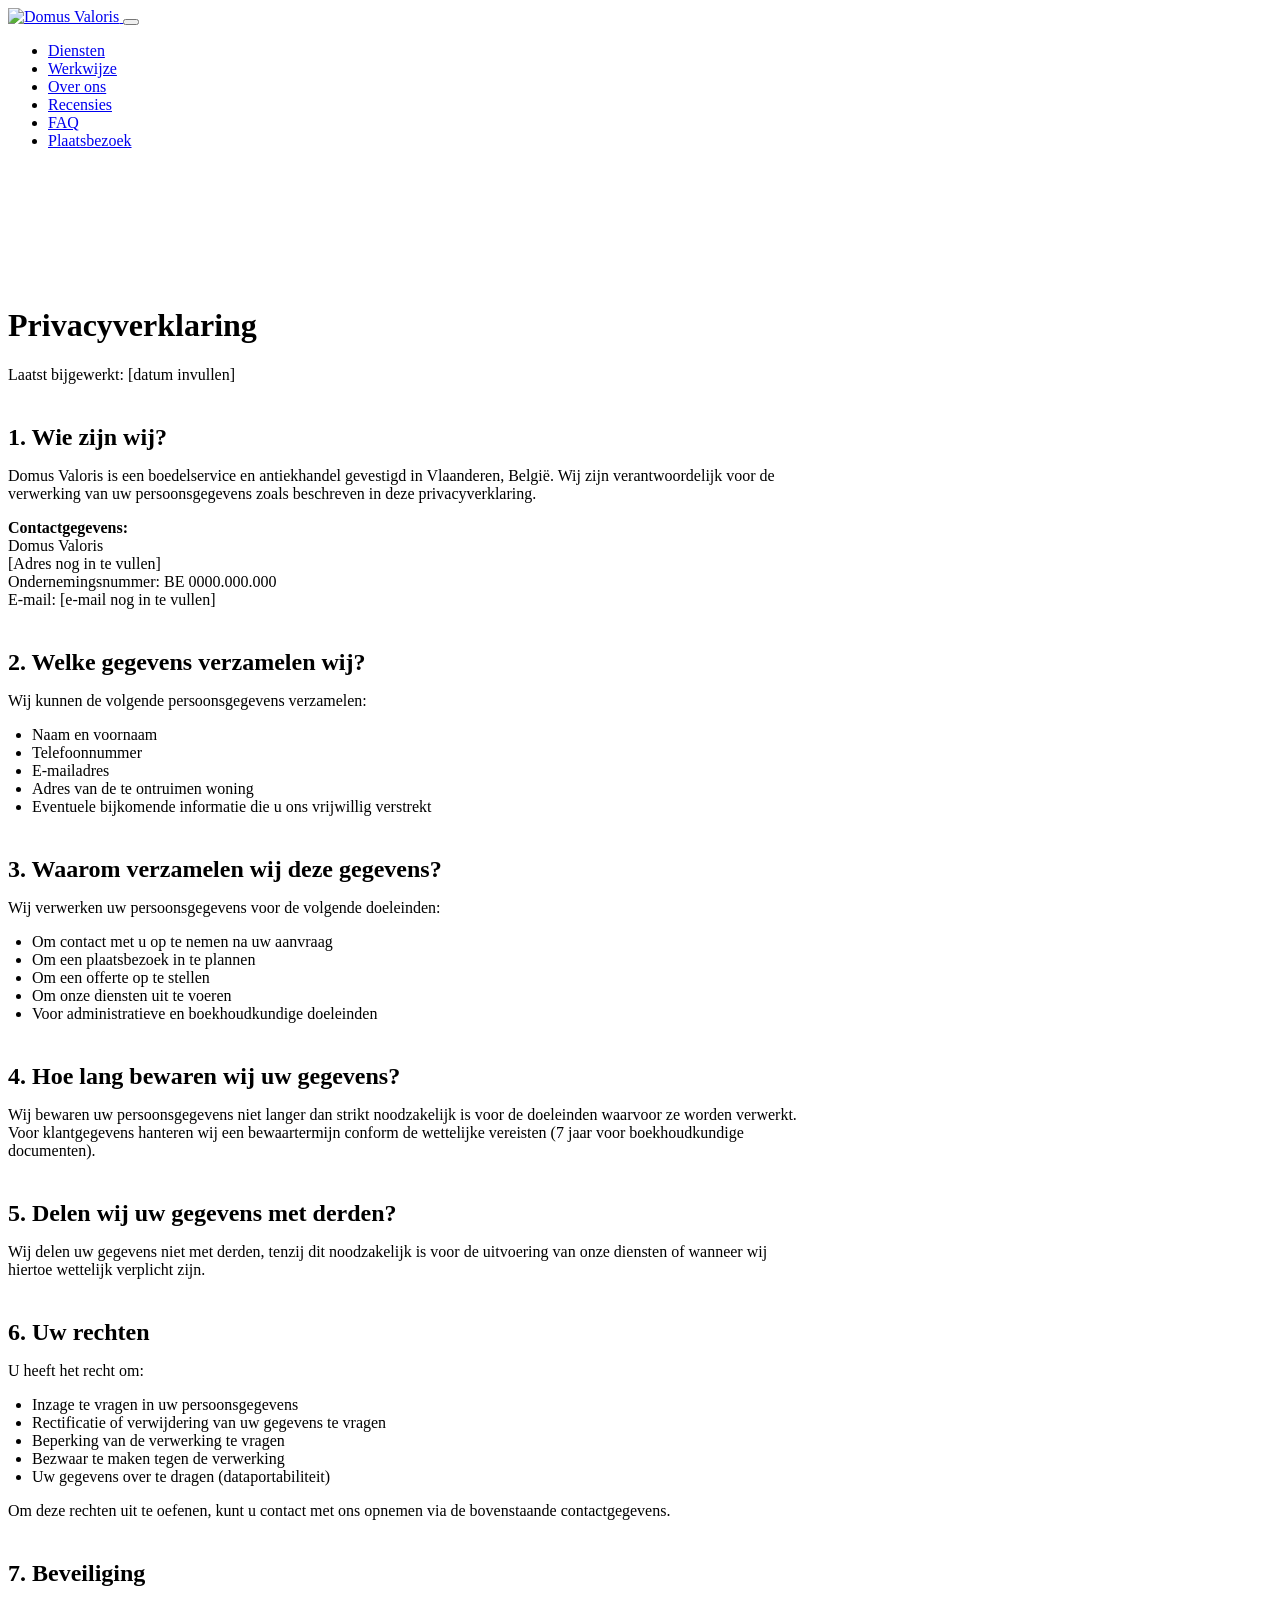
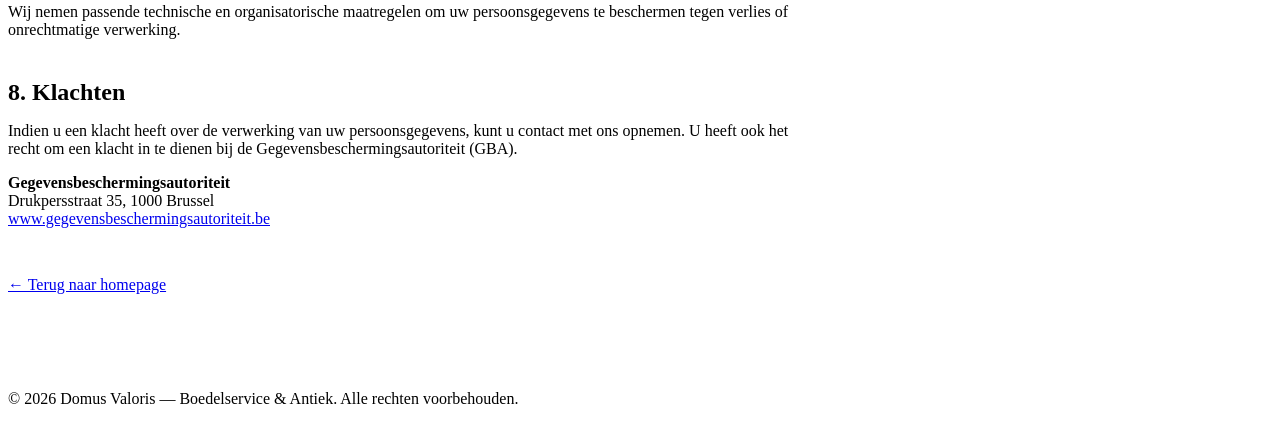
==== privacy.html @ 4c2eb3d3 "Add files via upload" ====
<!DOCTYPE html>
<html lang="nl">
<head>
    <meta charset="UTF-8">
    <meta name="viewport" content="width=device-width, initial-scale=1.0">
    <title>Privacyverklaring | Domus Valoris</title>
    <link rel="stylesheet" href="css/styles.css">
    <link rel="preconnect" href="https://fonts.googleapis.com">
    <link rel="preconnect" href="https://fonts.gstatic.com" crossorigin>
    <link href="https://fonts.googleapis.com/css2?family=Cormorant+Garamond:ital,wght@0,400;0,500;0,600;0,700;1,400&family=Inter:wght@300;400;500;600&display=swap" rel="stylesheet">
</head>
<body>
    <!-- Navigation -->
    <nav class="navbar">
        <div class="nav-container">
            <a href="index.html" class="logo">
                <img src="https://domusvaloris.lovable.app/assets/logo-VT3PNNm4.png" alt="Domus Valoris" class="logo-image" style="height: 50px;">
            </a>
            <button class="nav-toggle" aria-label="Menu openen">
                <span></span>
                <span></span>
                <span></span>
            </button>
            <ul class="nav-links">
                <li><a href="index.html#diensten">Diensten</a></li>
                <li><a href="index.html#werkwijze">Werkwijze</a></li>
                <li><a href="index.html#over">Over ons</a></li>
                <li><a href="index.html#recensies">Recensies</a></li>
                <li><a href="index.html#faq">FAQ</a></li>
                <li><a href="index.html#contact" class="btn btn-nav">Plaatsbezoek</a></li>
            </ul>
        </div>
    </nav>

    <!-- Privacy Content -->
    <main class="privacy-page" style="padding-top: 120px; padding-bottom: 80px;">
        <div class="container">
            <h1>Privacyverklaring</h1>
            <p style="color: var(--color-text-muted); margin-bottom: 40px;">Laatst bijgewerkt: [datum invullen]</p>
            
            <div class="privacy-content" style="max-width: 800px;">
                <section style="margin-bottom: 40px;">
                    <h2 style="font-size: 1.5rem; margin-bottom: 16px;">1. Wie zijn wij?</h2>
                    <p>Domus Valoris is een boedelservice en antiekhandel gevestigd in Vlaanderen, België. Wij zijn verantwoordelijk voor de verwerking van uw persoonsgegevens zoals beschreven in deze privacyverklaring.</p>
                    <p style="margin-top: 16px;"><strong>Contactgegevens:</strong><br>
                    Domus Valoris<br>
                    [Adres nog in te vullen]<br>
                    Ondernemingsnummer: BE 0000.000.000<br>
                    E-mail: [e-mail nog in te vullen]</p>
                </section>

                <section style="margin-bottom: 40px;">
                    <h2 style="font-size: 1.5rem; margin-bottom: 16px;">2. Welke gegevens verzamelen wij?</h2>
                    <p>Wij kunnen de volgende persoonsgegevens verzamelen:</p>
                    <ul style="margin-top: 16px; padding-left: 24px;">
                        <li>Naam en voornaam</li>
                        <li>Telefoonnummer</li>
                        <li>E-mailadres</li>
                        <li>Adres van de te ontruimen woning</li>
                        <li>Eventuele bijkomende informatie die u ons vrijwillig verstrekt</li>
                    </ul>
                </section>

                <section style="margin-bottom: 40px;">
                    <h2 style="font-size: 1.5rem; margin-bottom: 16px;">3. Waarom verzamelen wij deze gegevens?</h2>
                    <p>Wij verwerken uw persoonsgegevens voor de volgende doeleinden:</p>
                    <ul style="margin-top: 16px; padding-left: 24px;">
                        <li>Om contact met u op te nemen na uw aanvraag</li>
                        <li>Om een plaatsbezoek in te plannen</li>
                        <li>Om een offerte op te stellen</li>
                        <li>Om onze diensten uit te voeren</li>
                        <li>Voor administratieve en boekhoudkundige doeleinden</li>
                    </ul>
                </section>

                <section style="margin-bottom: 40px;">
                    <h2 style="font-size: 1.5rem; margin-bottom: 16px;">4. Hoe lang bewaren wij uw gegevens?</h2>
                    <p>Wij bewaren uw persoonsgegevens niet langer dan strikt noodzakelijk is voor de doeleinden waarvoor ze worden verwerkt. Voor klantgegevens hanteren wij een bewaartermijn conform de wettelijke vereisten (7 jaar voor boekhoudkundige documenten).</p>
                </section>

                <section style="margin-bottom: 40px;">
                    <h2 style="font-size: 1.5rem; margin-bottom: 16px;">5. Delen wij uw gegevens met derden?</h2>
                    <p>Wij delen uw gegevens niet met derden, tenzij dit noodzakelijk is voor de uitvoering van onze diensten of wanneer wij hiertoe wettelijk verplicht zijn.</p>
                </section>

                <section style="margin-bottom: 40px;">
                    <h2 style="font-size: 1.5rem; margin-bottom: 16px;">6. Uw rechten</h2>
                    <p>U heeft het recht om:</p>
                    <ul style="margin-top: 16px; padding-left: 24px;">
                        <li>Inzage te vragen in uw persoonsgegevens</li>
                        <li>Rectificatie of verwijdering van uw gegevens te vragen</li>
                        <li>Beperking van de verwerking te vragen</li>
                        <li>Bezwaar te maken tegen de verwerking</li>
                        <li>Uw gegevens over te dragen (dataportabiliteit)</li>
                    </ul>
                    <p style="margin-top: 16px;">Om deze rechten uit te oefenen, kunt u contact met ons opnemen via de bovenstaande contactgegevens.</p>
                </section>

                <section style="margin-bottom: 40px;">
                    <h2 style="font-size: 1.5rem; margin-bottom: 16px;">7. Beveiliging</h2>
                    <p>Wij nemen passende technische en organisatorische maatregelen om uw persoonsgegevens te beschermen tegen verlies of onrechtmatige verwerking.</p>
                </section>

                <section>
                    <h2 style="font-size: 1.5rem; margin-bottom: 16px;">8. Klachten</h2>
                    <p>Indien u een klacht heeft over de verwerking van uw persoonsgegevens, kunt u contact met ons opnemen. U heeft ook het recht om een klacht in te dienen bij de Gegevensbeschermingsautoriteit (GBA).</p>
                    <p style="margin-top: 16px;"><strong>Gegevensbeschermingsautoriteit</strong><br>
                    Drukpersstraat 35, 1000 Brussel<br>
                    <a href="https://www.gegevensbeschermingsautoriteit.be" target="_blank">www.gegevensbeschermingsautoriteit.be</a></p>
                </section>
            </div>
            
            <div style="margin-top: 48px;">
                <a href="index.html" class="btn btn-secondary">← Terug naar homepage</a>
            </div>
        </div>
    </main>

    <!-- Footer -->
    <footer class="footer">
        <div class="container">
            <div class="footer-bottom" style="border-top: none; padding-top: 0;">
                <p>© 2026 Domus Valoris — Boedelservice & Antiek. Alle rechten voorbehouden.</p>
            </div>
        </div>
    </footer>

    <script src="js/main.js"></script>
</body>
</html>
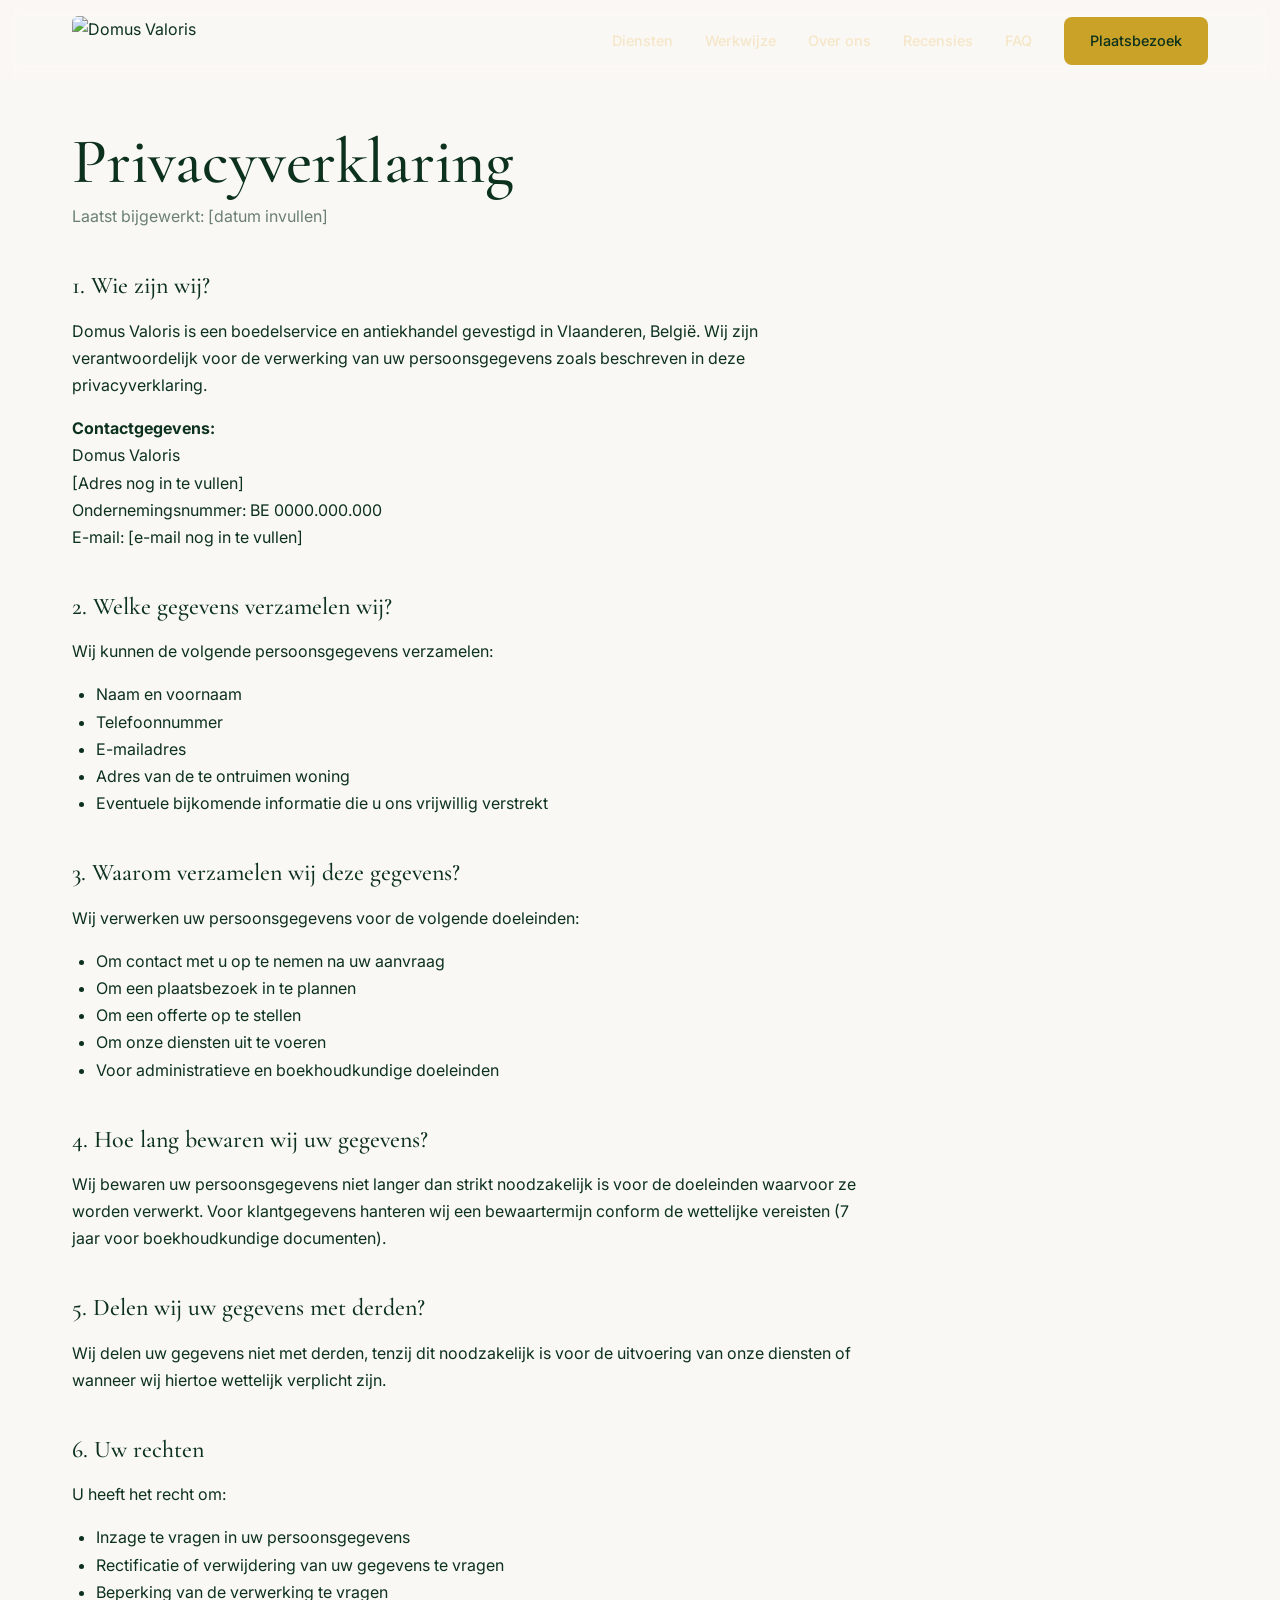
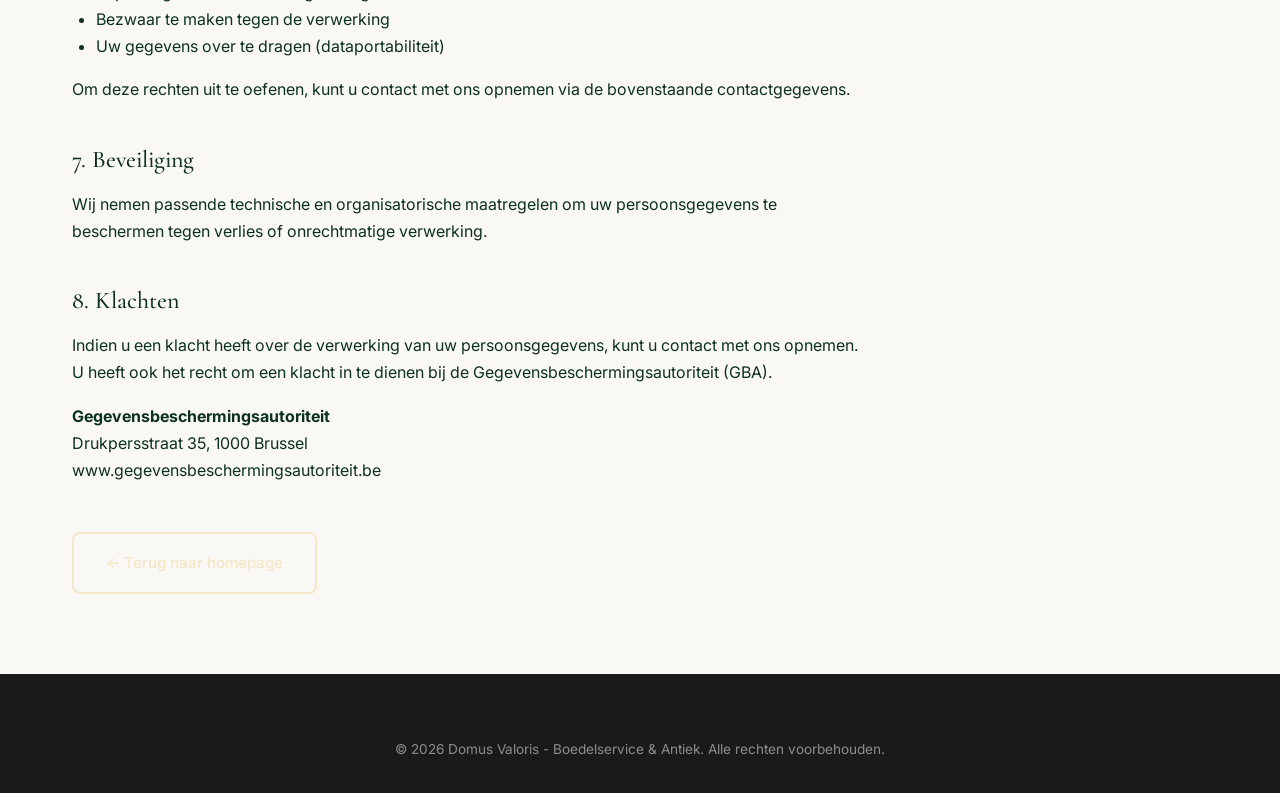
==== commit c782e31a: "Webshop pagina toegevoegd (onder constructie) en em-dashes vervangen" ====
--- a/privacy.html
+++ b/privacy.html
@@ -120,7 +120,7 @@
     <footer class="footer">
         <div class="container">
             <div class="footer-bottom" style="border-top: none; padding-top: 0;">
-                <p>© 2026 Domus Valoris — Boedelservice & Antiek. Alle rechten voorbehouden.</p>
+                <p>© 2026 Domus Valoris - Boedelservice & Antiek. Alle rechten voorbehouden.</p>
             </div>
         </div>
     </footer>
--- a/css/styles.css
+++ b/css/styles.css
@@ -0,0 +1,3065 @@
+/* ============================================
+   DOMUS VALORIS - BOEDELSERVICE & ANTIEK
+   Stylesheet - Originele Lovable kleuren
+   ============================================ */
+
+/* CSS Variables - Exacte kleuren van domusvaloris.lovable.app */
+:root {
+    --color-primary: #0C311D;       /* Donker bosgroen */
+    --color-primary-light: #0F3D24; /* Bosgroen */
+    --color-secondary: #C9A227;     /* Goud accent - exact Lovable */
+    --color-secondary-light: #D4B85A;
+    --color-cream: #F5E6C8;         /* Crème/champagne */
+    --color-cream-light: rgba(245, 230, 200, 0.85);
+    --color-text: #0C311D;          /* Donker bosgroen tekst */
+    --color-text-light: #1A4D2E;
+    --color-text-muted: rgba(12, 49, 29, 0.6);
+    --color-bg: #FAF8F4;            /* Crème achtergrond */
+    --color-bg-cream: #FAF8F4;
+    --color-bg-green: #0C311D;      /* Groene sectie achtergrond - exact Lovable */
+    --color-bg-green-light: #0F3D24;
+    --color-bg-mint: #E8F0EA;       /* Licht mintgroen */
+    --color-bg-mint-light: rgba(232, 240, 234, 0.5);
+    --color-bg-dark: #1A1A1A;       /* Donkere footer */
+    --color-border: rgba(201, 162, 39, 0.3);
+    
+    --font-heading: 'Cormorant Garamond', Georgia, serif;
+    --font-body: 'Inter', system-ui, sans-serif;
+    
+    --spacing-xs: 0.5rem;
+    --spacing-sm: 1rem;
+    --spacing-md: 2rem;
+    --spacing-lg: 4rem;
+    --spacing-xl: 5rem;
+    --spacing-xxl: 7rem;
+    
+    --max-width: 1200px;
+    --border-radius: 8px;
+    --transition: all 0.3s ease;
+}
+
+/* Reset & Base */
+*, *::before, *::after {
+    box-sizing: border-box;
+    margin: 0;
+    padding: 0;
+}
+
+html {
+    scroll-behavior: smooth;
+}
+
+body {
+    font-family: var(--font-body);
+    font-size: 16px;
+    line-height: 1.7;
+    color: var(--color-text);
+    background-color: var(--color-bg);
+}
+
+h1, h2, h3, h4, h5, h6 {
+    font-family: var(--font-heading);
+    font-weight: 500;
+    line-height: 1.3;
+    color: var(--color-primary);
+}
+
+h1 { font-size: clamp(2.5rem, 5vw, 4rem); }
+h2 { font-size: clamp(1.8rem, 4vw, 2.8rem); }
+h3 { font-size: clamp(1.2rem, 2.5vw, 1.5rem); }
+
+a {
+    color: var(--color-primary);
+    text-decoration: none;
+    transition: var(--transition);
+}
+
+a:hover {
+    color: var(--color-secondary);
+}
+
+img {
+    max-width: 100%;
+    height: auto;
+}
+
+/* Container */
+.container {
+    max-width: var(--max-width);
+    margin: 0 auto;
+    padding: 0 var(--spacing-md);
+}
+
+/* Ornament decoratie */
+.ornament {
+    width: 180px;
+    height: auto;
+    opacity: 0.9;
+}
+
+/* Image Placeholders */
+.image-placeholder {
+    background: linear-gradient(135deg, var(--color-bg-mint) 0%, var(--color-bg-cream) 100%);
+    border: 2px dashed var(--color-border);
+    border-radius: var(--border-radius);
+    display: flex;
+    align-items: center;
+    justify-content: center;
+    color: var(--color-secondary);
+    font-size: 0.9rem;
+    min-height: 200px;
+}
+
+.image-placeholder.small {
+    min-height: 150px;
+}
+
+.image-placeholder.large {
+    min-height: 300px;
+}
+
+/* Buttons */
+.btn {
+    display: inline-block;
+    padding: 1rem 2rem;
+    border-radius: var(--border-radius);
+    font-weight: 500;
+    text-align: center;
+    cursor: pointer;
+    transition: var(--transition);
+    border: 2px solid transparent;
+    font-size: 0.95rem;
+}
+
+.btn-primary {
+    background-color: var(--color-secondary);
+    color: var(--color-primary);
+    border-color: var(--color-secondary);
+    font-weight: 500;
+    letter-spacing: 0.5px;
+}
+
+.btn-primary:hover {
+    background-color: var(--color-secondary-light);
+    border-color: var(--color-secondary-light);
+    color: var(--color-primary);
+    transform: translateY(-2px);
+    box-shadow: 0 4px 20px rgba(203, 171, 72, 0.3);
+}
+
+.btn-secondary {
+    background-color: transparent;
+    color: var(--color-cream);
+    border-color: var(--color-cream);
+}
+
+.btn-secondary:hover {
+    background-color: var(--color-cream);
+    color: var(--color-bg-green);
+}
+
+.btn-outline {
+    background-color: transparent;
+    color: var(--color-primary);
+    border-color: var(--color-border);
+    padding: 0.75rem 1.5rem;
+}
+
+.btn-outline:hover {
+    border-color: var(--color-secondary);
+    color: var(--color-secondary);
+}
+
+.btn-nav {
+    padding: 0.6rem 1.5rem;
+    background-color: var(--color-secondary);
+    color: var(--color-primary);
+}
+
+.btn-full {
+    width: 100%;
+}
+
+/* ============================================
+   NAVIGATION
+   ============================================ */
+.navbar {
+    position: fixed;
+    top: 0;
+    left: 0;
+    right: 0;
+    background-color: transparent;
+    backdrop-filter: blur(10px);
+    z-index: 1000;
+    transition: background-color 0.3s ease;
+}
+
+.navbar.scrolled {
+    background-color: rgba(12, 49, 29, 0.95);
+    box-shadow: 0 2px 20px rgba(0, 0, 0, 0.2);
+}
+
+.nav-container {
+    max-width: var(--max-width);
+    margin: 0 auto;
+    padding: 1rem 2rem;
+    display: flex;
+    justify-content: space-between;
+    align-items: center;
+}
+
+.logo {
+    display: flex;
+    flex-direction: row;
+    align-items: center;
+    gap: 0.75rem;
+}
+
+.logo-image {
+    height: 45px;
+    width: auto;
+    border-radius: 6px;
+}
+
+.logo-text-wrapper {
+    display: flex;
+    flex-direction: column;
+}
+
+.logo-text {
+    font-family: var(--font-heading);
+    font-size: 1.3rem;
+    font-weight: 500;
+    color: var(--color-cream);
+    line-height: 1.2;
+}
+
+.logo-subtitle {
+    font-size: 0.6rem;
+    letter-spacing: 1.5px;
+    color: var(--color-secondary);
+    text-transform: uppercase;
+    font-weight: 500;
+}
+
+.nav-links {
+    display: flex;
+    list-style: none;
+    gap: 2rem;
+    align-items: center;
+}
+
+.nav-links a {
+    color: var(--color-cream);
+    font-size: 0.9rem;
+    font-weight: 500;
+}
+
+.nav-links a:hover {
+    color: var(--color-secondary);
+}
+
+.btn-nav {
+    padding: 0.6rem 1.5rem;
+    background-color: var(--color-secondary);
+    color: var(--color-bg-green) !important;
+    border-radius: var(--border-radius);
+    font-weight: 500;
+}
+
+.btn-nav:hover {
+    background-color: var(--color-secondary-light);
+    color: var(--color-bg-green) !important;
+}
+
+.nav-toggle {
+    display: none;
+    flex-direction: column;
+    gap: 5px;
+    background: none;
+    border: none;
+    cursor: pointer;
+    padding: 5px;
+}
+
+.nav-toggle span {
+    width: 25px;
+    height: 2px;
+    background-color: var(--color-cream);
+    transition: var(--transition);
+}
+
+/* ============================================
+   OLD HERO SECTION - REMOVED
+   (New hero styles are at end of file)
+   ============================================ */
+
+/* ============================================
+   INTRO SECTION (WAT/HOE/WAAROM)
+   ============================================ */
+.intro-section {
+    padding: var(--spacing-xl) 0;
+    background-color: var(--color-bg-green);
+    color: var(--color-cream);
+}
+
+.intro-section .section-title {
+    color: var(--color-cream);
+}
+
+.intro-section .section-subtitle {
+    color: var(--color-cream-light);
+}
+
+.section-title {
+    text-align: center;
+    margin-bottom: var(--spacing-sm);
+}
+
+.section-subtitle {
+    text-align: center;
+    color: var(--color-text-light);
+    max-width: 700px;
+    margin: 0 auto var(--spacing-lg);
+    font-size: 1.25rem;
+    line-height: 1.7;
+}
+
+.intro-grid {
+    display: grid;
+    grid-template-columns: repeat(3, 1fr);
+    gap: var(--spacing-md);
+}
+
+.intro-card {
+    background: rgba(255, 255, 255, 0.05);
+    padding: var(--spacing-md);
+    border-radius: var(--border-radius);
+    border: 1px solid rgba(203, 171, 72, 0.2);
+    backdrop-filter: blur(10px);
+}
+
+.card-label {
+    display: inline-block;
+    font-size: 0.75rem;
+    font-weight: 600;
+    letter-spacing: 2px;
+    color: var(--color-secondary);
+    margin-bottom: var(--spacing-sm);
+}
+
+.intro-card h3 {
+    margin-bottom: var(--spacing-sm);
+    font-size: 1.3rem;
+    color: var(--color-cream);
+}
+
+.intro-card p {
+    color: var(--color-cream-light);
+    font-size: 0.95rem;
+    margin-bottom: var(--spacing-sm);
+}
+
+.card-ornament {
+    width: 50px;
+    height: auto;
+    margin-top: var(--spacing-sm);
+    opacity: 0.6;
+}
+
+.card-image {
+    margin-top: var(--spacing-sm);
+}
+
+/* ============================================
+   DIENSTEN SECTION
+   ============================================ */
+.diensten-section {
+    padding: var(--spacing-xl) 0;
+    background-color: var(--color-bg-mint-light);
+}
+
+.diensten-grid {
+    display: grid;
+    grid-template-columns: repeat(2, 1fr);
+    gap: var(--spacing-md);
+}
+
+.dienst-card {
+    background: white;
+    padding: var(--spacing-md);
+    border-radius: var(--border-radius);
+    transition: var(--transition);
+    border: 1px solid rgba(203, 171, 72, 0.15);
+}
+
+.dienst-card:hover {
+    transform: translateY(-5px);
+    box-shadow: 0 10px 40px rgba(12, 49, 29, 0.1);
+    border-color: var(--color-secondary);
+}
+
+.dienst-icon {
+    font-size: 3rem;
+    margin-bottom: var(--spacing-sm);
+    opacity: 0.9;
+}
+
+.dienst-image {
+    margin-bottom: var(--spacing-sm);
+}
+
+.dienst-image .image-placeholder {
+    min-height: 180px;
+}
+
+.dienst-card h3 {
+    margin-bottom: var(--spacing-xs);
+}
+
+.dienst-card p {
+    color: var(--color-text-light);
+    margin-bottom: var(--spacing-sm);
+    font-size: 0.95rem;
+}
+
+.diensten-cta {
+    display: flex;
+    justify-content: center;
+    align-items: center;
+    text-align: center;
+    margin: var(--spacing-lg) auto 0;
+    padding: var(--spacing-md) var(--spacing-lg);
+    background: linear-gradient(135deg, var(--color-primary) 0%, var(--color-primary-light) 100%);
+    border-radius: var(--border-radius);
+    max-width: 600px;
+}
+
+.diensten-cta .btn {
+    font-size: 1rem;
+}
+
+/* ============================================
+   WERKWIJZE SECTION
+   ============================================ */
+.werkwijze-section {
+    padding: var(--spacing-xl) 0;
+    background-color: var(--color-bg);
+}
+
+.werkwijze-timeline {
+    max-width: 800px;
+    margin: 0 auto;
+}
+
+.stap {
+    display: flex;
+    gap: var(--spacing-md);
+    margin-bottom: var(--spacing-md);
+    position: relative;
+}
+
+.stap:not(:last-child)::after {
+    content: '';
+    position: absolute;
+    left: 35px;
+    top: 70px;
+    width: 2px;
+    height: calc(100% - 40px);
+    background: linear-gradient(to bottom, var(--color-secondary), var(--color-border));
+}
+
+.stap-nummer {
+    width: 70px;
+    height: 70px;
+    background: var(--color-bg-green);
+    color: var(--color-secondary);
+    border-radius: 50%;
+    display: flex;
+    align-items: center;
+    justify-content: center;
+    font-family: var(--font-heading);
+    font-size: 1.5rem;
+    font-weight: 600;
+    flex-shrink: 0;
+    border: 2px solid var(--color-secondary);
+}
+
+.stap-content {
+    background: white;
+    padding: var(--spacing-md);
+    border-radius: var(--border-radius);
+    flex: 1;
+    box-shadow: 0 4px 20px rgba(12, 49, 29, 0.05);
+    border: 1px solid rgba(203, 171, 72, 0.15);
+}
+
+.stap-content h3 {
+    margin-bottom: var(--spacing-xs);
+}
+
+.stap-content p {
+    color: var(--color-text-light);
+}
+
+.werkwijze-cta {
+    text-align: center;
+    margin-top: var(--spacing-lg);
+}
+
+/* ============================================
+   OVER ONS SECTION (base styles - overridden by Lovable style below)
+   ============================================ */
+
+.over-section .section-title,
+.over-section .section-title-alt {
+    color: var(--color-cream);
+}
+
+.over-section .section-title-alt {
+    opacity: 0.6;
+}
+
+.over-header {
+    text-align: center;
+    margin-bottom: var(--spacing-lg);
+}
+
+.section-title-alt {
+    color: var(--color-text-muted);
+    font-size: 1.5rem;
+    margin-bottom: 0;
+}
+
+/* Old over-content grid - replaced by Lovable style below */
+
+.over-text blockquote {
+    font-family: var(--font-heading);
+    font-size: 1.3rem;
+    font-style: italic;
+    color: var(--color-cream);
+    border-left: 4px solid var(--color-secondary);
+    padding-left: var(--spacing-md);
+    margin-top: var(--spacing-md);
+}
+
+.over-image .image-placeholder {
+    min-height: 350px;
+    border-radius: 20px;
+}
+
+.kernwaarden {
+    text-align: center;
+    padding-top: var(--spacing-lg);
+    border-top: 1px solid rgba(203, 171, 72, 0.2);
+}
+
+.kernwaarden .label {
+    display: inline-block;
+    font-size: 0.75rem;
+    font-weight: 600;
+    letter-spacing: 2px;
+    color: var(--color-secondary);
+    margin-bottom: var(--spacing-md);
+}
+
+.kernwaarden-grid {
+    display: grid;
+    grid-template-columns: repeat(3, 1fr);
+    gap: var(--spacing-md);
+}
+
+.kernwaarde {
+    padding: var(--spacing-md);
+    background: rgba(255, 255, 255, 0.05);
+    border-radius: var(--border-radius);
+    border: 1px solid rgba(203, 171, 72, 0.2);
+}
+
+.kernwaarde-icon {
+    font-size: 2.5rem;
+    margin-bottom: var(--spacing-sm);
+}
+
+.kernwaarde h3 {
+    margin-bottom: var(--spacing-xs);
+    color: var(--color-cream);
+}
+
+.kernwaarde p {
+    color: var(--color-cream-light);
+    font-size: 0.9rem;
+}
+
+/* ============================================
+   RECENSIES SECTION
+   ============================================ */
+.recensies-section {
+    padding: var(--spacing-xl) 0;
+    background-color: var(--color-bg-mint);
+    color: var(--color-primary);
+}
+
+.recensies-section .section-title {
+    color: var(--color-primary);
+    max-width: 800px;
+    margin-left: auto;
+    margin-right: auto;
+}
+
+.recensies-slider {
+    display: grid;
+    grid-template-columns: repeat(3, 1fr);
+    gap: var(--spacing-md);
+    margin-top: var(--spacing-lg);
+}
+
+.recensie {
+    background: white;
+    padding: var(--spacing-md);
+    border-radius: var(--border-radius);
+    box-shadow: 0 4px 20px rgba(12, 49, 29, 0.08);
+    border: 1px solid rgba(203, 171, 72, 0.15);
+}
+
+.stars {
+    color: var(--color-secondary);
+    font-size: 1.2rem;
+    margin-bottom: var(--spacing-sm);
+    letter-spacing: 2px;
+}
+
+.recensie-text {
+    font-style: italic;
+    margin-bottom: var(--spacing-md);
+    line-height: 1.8;
+    color: var(--color-text-light);
+}
+
+.recensie-author strong {
+    display: block;
+    color: var(--color-primary);
+}
+
+.recensie-author span {
+    font-size: 0.75rem;
+    letter-spacing: 1px;
+    color: var(--color-secondary);
+}
+
+/* ============================================
+   VERWACHTINGEN SECTION
+   ============================================ */
+.verwachtingen-section {
+    padding: var(--spacing-xl) 0;
+}
+
+.verwachtingen-grid {
+    display: grid;
+    grid-template-columns: repeat(2, 1fr);
+    gap: var(--spacing-md);
+}
+
+.verwachting-card {
+    background: white;
+    padding: var(--spacing-lg);
+    border-radius: var(--border-radius);
+    border: 1px solid rgba(203, 171, 72, 0.15);
+    box-shadow: 0 4px 20px rgba(12, 49, 29, 0.05);
+}
+
+.verwachting-nummer {
+    display: inline-block;
+    font-family: var(--font-heading);
+    font-size: 2rem;
+    color: var(--color-secondary);
+    margin-bottom: var(--spacing-sm);
+}
+
+.verwachting-card h3 {
+    margin-bottom: var(--spacing-md);
+}
+
+.verwachting-card ul {
+    list-style: none;
+}
+
+.verwachting-card li {
+    padding: var(--spacing-xs) 0;
+    color: var(--color-text-light);
+    display: flex;
+    gap: var(--spacing-xs);
+}
+
+/* ============================================
+   FAQ SECTION
+   ============================================ */
+.faq-section {
+    padding: var(--spacing-xl) 0;
+    background-color: var(--color-bg);
+}
+
+.faq-list {
+    max-width: 800px;
+    margin: var(--spacing-lg) auto 0;
+}
+
+.faq-item {
+    background: white;
+    border-radius: var(--border-radius);
+    margin-bottom: var(--spacing-sm);
+    overflow: hidden;
+    box-shadow: 0 2px 10px rgba(0, 0, 0, 0.03);
+}
+
+.faq-question {
+    width: 100%;
+    display: flex;
+    justify-content: space-between;
+    align-items: center;
+    padding: var(--spacing-md);
+    background: none;
+    border: none;
+    cursor: pointer;
+    font-family: var(--font-heading);
+    font-size: 1.1rem;
+    color: var(--color-primary);
+    text-align: left;
+    transition: var(--transition);
+}
+
+.faq-question:hover {
+    color: var(--color-secondary);
+}
+
+.faq-icon {
+    font-size: 1.5rem;
+    font-weight: 300;
+    color: var(--color-secondary);
+    transition: var(--transition);
+}
+
+.faq-item.active .faq-icon {
+    transform: rotate(45deg);
+}
+
+.faq-answer {
+    max-height: 0;
+    overflow: hidden;
+    transition: max-height 0.3s ease;
+}
+
+.faq-item.active .faq-answer {
+    max-height: 300px;
+}
+
+.faq-answer p {
+    padding: 0 var(--spacing-md) var(--spacing-md);
+    color: var(--color-text-light);
+}
+
+/* ============================================
+   CONTACT SECTION
+   ============================================ */
+.contact-section {
+    padding: var(--spacing-xl) 0;
+}
+
+.contact-grid {
+    display: grid;
+    grid-template-columns: 1fr 3fr;
+    gap: var(--spacing-lg);
+}
+
+.contact-info {
+    order: -1;
+}
+
+.contact-form-container {
+    order: 1;
+}
+
+.contact-info h3 {
+    margin-bottom: var(--spacing-sm);
+}
+
+.contact-info > p {
+    color: var(--color-text-light);
+    margin-bottom: var(--spacing-md);
+}
+
+.contact-details {
+    margin-top: var(--spacing-md);
+}
+
+.contact-detail {
+    display: flex;
+    align-items: center;
+    gap: var(--spacing-sm);
+    padding: var(--spacing-xs) 0;
+    color: var(--color-text-light);
+}
+
+.contact-detail .icon {
+    font-size: 1.3rem;
+}
+
+.contact-form-container {
+    background: white;
+    padding: var(--spacing-lg);
+    border-radius: var(--border-radius);
+    border: 1px solid rgba(203, 171, 72, 0.15);
+    box-shadow: 0 4px 20px rgba(12, 49, 29, 0.05);
+}
+
+.form-group {
+    margin-bottom: var(--spacing-md);
+}
+
+.form-group label {
+    display: block;
+    font-size: 0.75rem;
+    font-weight: 600;
+    letter-spacing: 1px;
+    color: var(--color-text-muted);
+    margin-bottom: var(--spacing-xs);
+}
+
+.form-group input,
+.form-group textarea {
+    width: 100%;
+    padding: 1rem;
+    border: 1px solid var(--color-border);
+    border-radius: var(--border-radius);
+    font-family: var(--font-body);
+    font-size: 1rem;
+    transition: var(--transition);
+}
+
+.form-group input:focus,
+.form-group textarea:focus {
+    outline: none;
+    border-color: var(--color-secondary);
+}
+
+.form-disclaimer {
+    font-size: 0.85rem;
+    color: var(--color-text-muted);
+    text-align: center;
+    margin-top: var(--spacing-sm);
+}
+
+.form-disclaimer a {
+    text-decoration: underline;
+}
+
+/* ============================================
+   FOOTER
+   ============================================ */
+.footer {
+    background-color: var(--color-bg-dark);
+    color: rgba(255, 255, 255, 0.8);
+    padding: var(--spacing-lg) 0 var(--spacing-md);
+}
+
+.footer-grid {
+    display: grid;
+    grid-template-columns: 2fr 1fr 1fr;
+    gap: var(--spacing-lg);
+    padding-bottom: var(--spacing-lg);
+    border-bottom: 1px solid rgba(255, 255, 255, 0.1);
+}
+
+.footer-brand .logo-text {
+    color: white;
+}
+
+.footer-brand .logo-subtitle {
+    color: rgba(255, 255, 255, 0.5);
+}
+
+.footer-brand p {
+    margin-top: var(--spacing-sm);
+    font-size: 0.9rem;
+}
+
+.footer-links h4,
+.footer-contact h4 {
+    color: white;
+    font-family: var(--font-body);
+    font-size: 0.85rem;
+    font-weight: 600;
+    letter-spacing: 1px;
+    margin-bottom: var(--spacing-sm);
+}
+
+.footer-links ul,
+.footer-contact ul {
+    list-style: none;
+}
+
+.footer-links li,
+.footer-contact li {
+    padding: var(--spacing-xs) 0;
+    font-size: 0.9rem;
+}
+
+.footer-links a,
+.footer-contact a {
+    color: rgba(255, 255, 255, 0.7);
+}
+
+.footer-links a:hover,
+.footer-contact a:hover {
+    color: var(--color-secondary);
+}
+
+.footer-bottom {
+    padding-top: var(--spacing-md);
+    text-align: center;
+    font-size: 0.85rem;
+    color: rgba(255, 255, 255, 0.5);
+}
+
+/* ============================================
+   RESPONSIVE DESIGN
+   ============================================ */
+@media (max-width: 1024px) {
+    .hero {
+        grid-template-columns: 1fr;
+        text-align: center;
+    }
+    
+    .hero-content {
+        padding-right: 0;
+    }
+    
+    .hero-contact {
+        justify-content: center;
+    }
+    
+    .intro-grid {
+        grid-template-columns: 1fr;
+    }
+    
+    .diensten-grid {
+        grid-template-columns: 1fr;
+    }
+    
+    .over-content {
+        grid-template-columns: 1fr;
+    }
+    
+    .recensies-slider {
+        grid-template-columns: 1fr;
+    }
+    
+    .verwachtingen-grid {
+        grid-template-columns: 1fr;
+    }
+    
+    .footer-grid {
+        grid-template-columns: 1fr;
+        text-align: center;
+    }
+    
+    .kernwaarden-grid {
+        grid-template-columns: 1fr;
+    }
+}
+
+@media (max-width: 768px) {
+    .nav-toggle {
+        display: flex;
+    }
+    
+    .hero-buttons {
+        flex-direction: column;
+        align-items: center;
+    }
+    
+    .hero-contact {
+        grid-template-columns: 1fr;
+    }
+    
+    .stap {
+        flex-direction: column;
+        align-items: center;
+        text-align: center;
+    }
+    
+    .stap:not(:last-child)::after {
+        display: none;
+    }
+}
+
+/* ============================================
+   ANIMATIONS
+   ============================================ */
+@keyframes fadeInUp {
+    from {
+        opacity: 0;
+        transform: translateY(30px);
+    }
+    to {
+        opacity: 1;
+        transform: translateY(0);
+    }
+}
+
+.fade-in-up {
+    animation: fadeInUp 0.6s ease forwards;
+}
+
+/* ============================================
+   ADDITIONAL STYLES FOR LOVABLE MATCH
+   ============================================ */
+
+/* Hero Section - Lovable Style */
+.hero {
+    min-height: 100vh;
+    display: flex;
+    align-items: center;
+    justify-content: center;
+    padding: calc(80px + var(--spacing-lg)) var(--spacing-md) var(--spacing-lg);
+    position: relative;
+    background-color: var(--color-bg-green);
+    color: var(--color-cream);
+    overflow: hidden;
+}
+
+.hero::before {
+    display: none;
+}
+
+.hero-grid {
+    display: grid;
+    grid-template-columns: 1fr 1fr;
+    gap: var(--spacing-lg);
+    max-width: var(--max-width);
+    width: 100%;
+    align-items: center;
+    position: relative;
+    z-index: 1;
+}
+
+.hero-content {
+    text-align: left;
+}
+
+.hero-logo {
+    display: flex;
+    justify-content: center;
+    align-items: center;
+}
+
+.logo-circle {
+    width: 550px;
+    height: 550px;
+    background: linear-gradient(145deg, #1a5035 0%, #0d3320 50%, #0a2818 100%);
+    border-radius: 50%;
+    display: flex;
+    align-items: center;
+    justify-content: center;
+    position: relative;
+    border: 3px solid rgba(201, 162, 39, 0.5);
+    box-shadow: 
+        0 0 0 1px rgba(201, 162, 39, 0.3),
+        0 0 80px 20px rgba(30, 80, 50, 0.7),
+        0 0 150px 50px rgba(25, 70, 45, 0.5),
+        0 0 250px 100px rgba(20, 60, 40, 0.3),
+        inset 0 0 100px rgba(201, 162, 39, 0.08);
+    overflow: hidden;
+}
+
+.logo-circle img {
+    width: 480px;
+    height: 480px;
+    object-fit: contain;
+    padding: 30px;
+    border-radius: 50%;
+}
+
+.hero-label {
+    display: block;
+    font-size: 0.75rem;
+    font-weight: 500;
+    letter-spacing: 4px;
+    color: var(--color-secondary);
+    margin-bottom: var(--spacing-sm);
+    text-transform: uppercase;
+}
+
+.hero h1 {
+    color: var(--color-cream);
+    font-weight: 400;
+    margin-bottom: var(--spacing-sm);
+}
+
+.hero h1 em {
+    font-style: italic;
+    font-weight: 400;
+}
+
+.hero h1 em.highlight {
+    color: var(--color-secondary);
+}
+
+.hero-text {
+    font-size: 1.1rem;
+    color: var(--color-cream-light);
+    max-width: 550px;
+    margin: 0 0 var(--spacing-sm) 0;
+    line-height: 1.8;
+}
+
+.hero-buttons {
+    display: flex;
+    gap: var(--spacing-sm);
+    flex-wrap: wrap;
+    justify-content: flex-start;
+    margin-bottom: var(--spacing-lg);
+}
+
+.btn-arrow {
+    margin-left: 0.5rem;
+}
+
+.hero-contact {
+    display: flex;
+    flex-direction: column;
+    align-items: flex-start;
+    gap: var(--spacing-xs);
+}
+
+.contact-ornament {
+    width: 140px;
+    height: auto;
+    opacity: 0.8;
+    margin-bottom: var(--spacing-md);
+}
+
+.contact-list {
+    list-style: none;
+    padding: 0;
+    margin: 0;
+}
+
+.hero .contact-item {
+    display: flex;
+    align-items: center;
+    gap: var(--spacing-xs);
+    font-size: 0.9rem;
+    color: var(--color-cream-light);
+    padding: 0.25rem 0;
+}
+
+.hero .contact-item a {
+    color: var(--color-cream-light);
+    text-decoration: none;
+}
+
+.hero .contact-item a:hover {
+    color: var(--color-secondary);
+}
+
+.hero .contact-item i {
+    width: 18px;
+    height: 18px;
+    color: var(--color-secondary);
+}
+
+.hero-ornament {
+    position: absolute;
+    bottom: var(--spacing-lg);
+    right: var(--spacing-lg);
+    width: 60px;
+    height: auto;
+    opacity: 0.5;
+}
+
+/* Section Labels */
+.section-label {
+    font-size: 0.75rem;
+    font-weight: 600;
+    letter-spacing: 2px;
+    color: var(--color-secondary);
+    text-transform: uppercase;
+    text-align: center;
+    margin-bottom: var(--spacing-xs);
+}
+
+/* Intro Section - Lovable Style */
+.intro-section {
+    padding: var(--spacing-xl) 0;
+    background-color: var(--color-bg-green);
+    color: var(--color-cream);
+    text-align: center;
+}
+
+.intro-section h2 {
+    color: var(--color-cream);
+}
+
+.intro-section h2 em {
+    font-style: italic;
+}
+
+.intro-section .ornament {
+    margin: var(--spacing-sm) auto;
+    display: block;
+}
+
+.intro-text {
+    color: var(--color-cream-light);
+    max-width: 700px;
+    margin: 0 auto;
+    font-size: 1.1rem;
+}
+
+/* Why Section (WAAROM/WAT/HOE) */
+.why-section {
+    padding: var(--spacing-xxl) 0 var(--spacing-xl);
+    background-color: var(--color-bg);
+}
+
+.section-header {
+    text-align: center;
+    margin-bottom: var(--spacing-lg);
+}
+
+.section-header h2 {
+    margin-bottom: var(--spacing-sm);
+}
+
+.section-header h2 em {
+    font-style: italic;
+}
+
+.section-header .ornament {
+    margin: 0 auto var(--spacing-sm);
+    display: block;
+}
+
+.section-header .section-intro {
+    color: var(--color-text-light);
+    max-width: 700px;
+    margin: 0 auto;
+    font-size: 1.25rem;
+    line-height: 1.7;
+}
+
+.features-grid {
+    display: grid;
+    grid-template-columns: repeat(3, 1fr);
+    gap: var(--spacing-md);
+}
+
+.feature-card {
+    background: white;
+    padding: var(--spacing-lg);
+    border-radius: var(--border-radius);
+    border: 1px solid rgba(203, 171, 72, 0.15);
+    box-shadow: 0 4px 20px rgba(12, 49, 29, 0.05);
+    text-align: center;
+}
+
+.feature-icon-wrapper {
+    width: 70px;
+    height: 70px;
+    background: var(--color-bg-mint);
+    border-radius: 50%;
+    display: flex;
+    align-items: center;
+    justify-content: center;
+    margin: 0 auto var(--spacing-sm);
+    border: 1px solid rgba(12, 49, 29, 0.1);
+}
+
+.feature-icon-wrapper i {
+    width: 28px;
+    height: 28px;
+    color: var(--color-primary);
+}
+
+.feature-ornament {
+    width: 50px;
+    height: auto;
+    opacity: 0.7;
+    margin-bottom: var(--spacing-sm);
+}
+
+.feature-label {
+    display: block;
+    font-size: 0.75rem;
+    font-weight: 600;
+    letter-spacing: 2px;
+    color: var(--color-secondary);
+    text-transform: uppercase;
+    margin-bottom: var(--spacing-xs);
+}
+
+.feature-card h3 {
+    margin-bottom: var(--spacing-sm);
+    font-size: 1.3rem;
+}
+
+.feature-card h3 em {
+    font-style: italic;
+}
+
+.feature-card p {
+    color: var(--color-text-light);
+    font-size: 0.95rem;
+    line-height: 1.7;
+}
+
+/* Diensten Section - Lovable Style */
+.diensten-section {
+    padding: var(--spacing-xxl) 0;
+    background-color: var(--color-bg-cream);
+    color: var(--color-primary);
+}
+
+.diensten-header {
+    text-align: center;
+    margin-bottom: var(--spacing-lg);
+}
+
+.diensten-header h2 {
+    color: var(--color-primary);
+}
+
+.diensten-header h2 em {
+    font-style: italic;
+}
+
+.diensten-header .ornament {
+    margin: var(--spacing-sm) auto;
+    display: block;
+}
+
+.diensten-header .section-intro,
+.section-intro {
+    color: var(--color-text-light);
+    max-width: 800px;
+    margin: 0 auto;
+    font-size: 1.25rem;
+    line-height: 1.7;
+    text-align: center;
+}
+
+.diensten-grid {
+    display: grid;
+    grid-template-columns: repeat(4, 1fr);
+    gap: var(--spacing-md);
+}
+
+.dienst-card {
+    background: white;
+    padding: var(--spacing-lg) var(--spacing-md);
+    border-radius: var(--border-radius);
+    border: 1px solid rgba(201, 162, 39, 0.1);
+    box-shadow: 0 2px 15px rgba(12, 49, 29, 0.04);
+    text-align: center;
+    display: flex;
+    flex-direction: column;
+}
+
+.dienst-card .dienst-icon {
+    width: 55px;
+    height: 55px;
+    background: var(--color-bg-mint);
+    border-radius: 50%;
+    display: flex;
+    align-items: center;
+    justify-content: center;
+    margin: 0 auto var(--spacing-md);
+}
+
+.dienst-card .dienst-icon i {
+    width: 24px;
+    height: 24px;
+    color: var(--color-primary);
+}
+
+.dienst-ornament {
+    width: 50px;
+    height: auto;
+    opacity: 0.7;
+    margin-bottom: var(--spacing-sm);
+}
+
+.dienst-card h3 {
+    color: var(--color-primary);
+    margin-bottom: var(--spacing-sm);
+    font-size: 1.2rem;
+}
+
+.dienst-card h3 em {
+    font-style: italic;
+}
+
+.dienst-card p {
+    color: var(--color-text-light);
+    font-size: 0.9rem;
+    line-height: 1.7;
+    margin-bottom: var(--spacing-sm);
+    flex-grow: 1;
+}
+
+.dienst-link {
+    display: inline-flex;
+    align-items: center;
+    gap: 0.5rem;
+    color: var(--color-primary);
+    font-weight: 500;
+    font-size: 0.9rem;
+    transition: var(--transition);
+    margin-top: auto;
+}
+
+.dienst-link:hover {
+    color: var(--color-secondary);
+}
+
+/* Werkwijze Section - Lovable Style */
+.werkwijze-section {
+    padding: var(--spacing-xxl) 0;
+    background-color: var(--color-bg-green);
+    color: var(--color-cream);
+}
+
+.werkwijze-header {
+    text-align: center;
+    margin-bottom: var(--spacing-xl);
+}
+
+.werkwijze-header h2 {
+    color: var(--color-cream);
+    font-size: 2.8rem;
+}
+
+.werkwijze-header h2 em {
+    font-style: italic;
+}
+
+.werkwijze-header .ornament {
+    margin: var(--spacing-md) auto;
+    display: block;
+}
+
+.werkwijze-header .ornament.light {
+    opacity: 0.8;
+}
+
+/* Stappen Grid - 3 columns */
+.stappen-grid {
+    display: grid;
+    grid-template-columns: repeat(3, 1fr);
+    gap: var(--spacing-lg);
+    margin-bottom: var(--spacing-lg);
+    max-width: 900px;
+    margin-left: auto;
+    margin-right: auto;
+    align-items: start;
+}
+
+.stap-item {
+    text-align: center;
+    display: flex;
+    flex-direction: column;
+    align-items: center;
+}
+
+.stap-item p {
+    max-width: 280px;
+}
+
+.stap-icon {
+    position: relative;
+    width: 100px;
+    height: 100px;
+    background: linear-gradient(135deg, #1a4d2e 0%, #0C311D 100%);
+    border-radius: 50%;
+    display: flex;
+    align-items: center;
+    justify-content: center;
+    margin: 0 auto var(--spacing-md);
+    border: 2px solid rgba(201, 162, 39, 0.5);
+    box-shadow: 0 0 30px rgba(201, 162, 39, 0.15);
+}
+
+.stap-icon i {
+    width: 36px;
+    height: 36px;
+    color: var(--color-secondary);
+}
+
+.stap-nummer {
+    position: absolute;
+    top: -10px;
+    right: -10px;
+    width: 44px;
+    height: 44px;
+    background: var(--color-secondary);
+    color: var(--color-primary);
+    font-family: var(--font-heading);
+    font-size: 1.4rem;
+    font-weight: 700;
+    border-radius: 50%;
+    display: flex;
+    align-items: center;
+    justify-content: center;
+    box-shadow: 0 2px 8px rgba(0, 0, 0, 0.2);
+}
+
+.stap-item h3 {
+    color: var(--color-secondary);
+    font-size: 1.2rem;
+    margin-bottom: var(--spacing-xs);
+}
+
+.stap-item h3 em {
+    font-style: italic;
+}
+
+.stap-item p {
+    color: var(--color-cream-light);
+    font-size: 0.95rem;
+    line-height: 1.6;
+    margin: 0;
+}
+
+.werkwijze-cta {
+    display: block;
+    margin: var(--spacing-xl) auto 0;
+    text-align: center;
+    width: fit-content;
+}
+
+/* Responsive stappen grid */
+@media (max-width: 768px) {
+    .stappen-grid {
+        grid-template-columns: 1fr;
+        gap: var(--spacing-lg);
+        max-width: 400px;
+    }
+    
+    .stap-item p {
+        max-width: 100%;
+    }
+    
+    .stap-icon {
+        width: 80px;
+        height: 80px;
+    }
+    
+    .stap-icon i {
+        width: 28px;
+        height: 28px;
+    }
+}
+
+.owners-image {
+    text-align: center;
+    margin-top: var(--spacing-lg);
+}
+
+.owners-image img {
+    max-width: 400px;
+    width: 100%;
+    border-radius: 20px;
+    box-shadow: 0 20px 60px rgba(12, 49, 29, 0.15);
+}
+
+/* Over Section - Lovable Style */
+.over-section {
+    padding: var(--spacing-xxl) 0;
+    background-color: var(--color-bg-cream);
+    color: var(--color-primary);
+}
+
+.over-grid {
+    display: grid;
+    grid-template-columns: 1fr 1fr;
+    gap: var(--spacing-xl);
+    align-items: start;
+    margin-bottom: var(--spacing-lg);
+}
+
+.over-image {
+    display: flex;
+    align-items: flex-start;
+}
+
+.over-image img {
+    width: 100%;
+    height: auto;
+    aspect-ratio: 1 / 1;
+    object-fit: cover;
+    object-position: center 30%;
+    border-radius: var(--border-radius);
+    box-shadow: none;
+}
+
+.over-content h2 {
+    color: var(--color-primary);
+    font-size: 2.5rem;
+    margin-bottom: 0.2em;
+    line-height: 1.2;
+}
+
+.over-content h2.muted {
+    color: var(--color-secondary);
+    opacity: 1;
+}
+
+.over-content h2 em {
+    font-style: italic;
+}
+
+.over-text p {
+    color: var(--color-text);
+    margin-bottom: var(--spacing-md);
+    font-size: 1.05rem;
+    line-height: 1.7;
+}
+
+.over-text .quote {
+    font-family: var(--font-heading);
+    font-size: 1.2rem;
+    font-style: italic;
+    color: var(--color-secondary);
+    border-left: none;
+    padding-left: 0;
+    margin-top: var(--spacing-lg);
+}
+
+@media (max-width: 992px) {
+    .over-grid {
+        grid-template-columns: 1fr;
+        gap: var(--spacing-lg);
+    }
+    
+    .over-image img {
+        max-width: 100%;
+    }
+    
+    .over-content h2 {
+        font-size: 2rem;
+    }
+}
+
+.kernwaarden {
+    text-align: center;
+    padding-top: var(--spacing-xl);
+    padding-bottom: var(--spacing-lg);
+}
+
+.kernwaarden .ornament {
+    margin-bottom: var(--spacing-md);
+}
+
+.kernwaarden-label {
+    display: block;
+    font-size: 0.75rem;
+    font-weight: 600;
+    letter-spacing: 3px;
+    color: var(--color-secondary);
+    text-transform: uppercase;
+    margin-bottom: var(--spacing-md);
+}
+
+.kernwaarden-grid {
+    display: grid;
+    grid-template-columns: repeat(3, 1fr);
+    gap: var(--spacing-lg);
+}
+
+.kernwaarde {
+    padding: var(--spacing-lg);
+    text-align: center;
+}
+
+.kernwaarde-icon-wrapper {
+    width: 100px;
+    height: 100px;
+    background: var(--color-bg-mint);
+    border-radius: 50%;
+    display: flex;
+    align-items: center;
+    justify-content: center;
+    margin: 0 auto var(--spacing-md);
+    border: 1px solid rgba(12, 49, 29, 0.1);
+}
+
+.kernwaarde-icon-wrapper i {
+    width: 40px;
+    height: 40px;
+    color: var(--color-primary);
+}
+
+.kernwaarde i {
+    width: 32px;
+    height: 32px;
+    color: var(--color-secondary);
+}
+
+.kernwaarde h3 {
+    color: var(--color-primary);
+    margin-bottom: var(--spacing-sm);
+    font-size: 1.5rem;
+}
+
+.kernwaarde h3 em {
+    font-style: italic;
+}
+
+.kernwaarde p {
+    color: var(--color-text);
+    font-size: 1rem;
+    line-height: 1.6;
+}
+
+/* Recensies Section - Lovable Style */
+.recensies-section {
+    padding: var(--spacing-xl) 0;
+    background-color: var(--color-bg-cream);
+}
+
+.recensies-header {
+    text-align: center;
+    margin-bottom: var(--spacing-lg);
+}
+
+.recensies-header h2 em {
+    font-style: italic;
+}
+
+.recensies-header .ornament {
+    margin: var(--spacing-sm) auto;
+    display: block;
+}
+
+.recensies-grid {
+    display: grid;
+    grid-template-columns: repeat(3, 1fr);
+    gap: var(--spacing-md);
+}
+
+.recensie {
+    background: white;
+    padding: var(--spacing-lg);
+    border-radius: var(--border-radius);
+    border: 1px solid rgba(203, 171, 72, 0.15);
+    box-shadow: 0 4px 20px rgba(12, 49, 29, 0.05);
+}
+
+.stars {
+    display: flex;
+    gap: 0.25rem;
+    margin-bottom: var(--spacing-sm);
+}
+
+.stars i.star-filled {
+    width: 20px;
+    height: 20px;
+    color: var(--color-secondary);
+    fill: var(--color-secondary);
+}
+
+.recensie-text {
+    font-style: italic;
+    color: var(--color-text-light);
+    line-height: 1.8;
+    margin-bottom: var(--spacing-md);
+}
+
+.recensie-author {
+    display: flex;
+    flex-direction: column;
+}
+
+.author-name {
+    font-weight: 600;
+    color: var(--color-primary);
+}
+
+.author-type {
+    font-size: 0.75rem;
+    letter-spacing: 1px;
+    color: var(--color-secondary);
+    text-transform: uppercase;
+}
+
+.recensies-divider {
+    height: 1px;
+    background: var(--color-border);
+    margin-top: var(--spacing-lg);
+}
+
+/* Verwachtingen Section - Lovable Style */
+.verwachtingen-section {
+    padding: var(--spacing-xxl) 0;
+    background-color: var(--color-bg-cream);
+}
+
+.verwachtingen-header {
+    text-align: center;
+    margin-bottom: var(--spacing-xl);
+}
+
+.verwachtingen-header h2 {
+    font-size: 2.8rem;
+    color: var(--color-primary);
+}
+
+.verwachtingen-header h2 em {
+    font-style: italic;
+}
+
+.verwachtingen-header .ornament {
+    margin: var(--spacing-md) auto;
+    display: block;
+}
+
+.verwachtingen-header .section-intro {
+    max-width: 700px;
+    margin: 0 auto;
+    color: var(--color-text);
+}
+
+.verwachtingen-grid {
+    display: grid;
+    grid-template-columns: repeat(2, 1fr);
+    gap: var(--spacing-lg);
+}
+
+.verwachting-card {
+    padding: var(--spacing-xl);
+    border-radius: var(--border-radius);
+    position: relative;
+}
+
+/* First card - dark green */
+.verwachting-card:first-child {
+    background: var(--color-bg-green);
+    color: var(--color-cream);
+}
+
+.verwachting-card:first-child h3 {
+    color: var(--color-secondary);
+}
+
+.verwachting-card:first-child .check-list li {
+    color: var(--color-cream);
+}
+
+.verwachting-card:first-child .check-list li i {
+    color: var(--color-secondary);
+}
+
+.verwachting-card:first-child .card-number {
+    color: rgba(201, 162, 39, 0.3);
+}
+
+/* Second card - light/white */
+.verwachting-card:last-child {
+    background: white;
+    border: 1px solid rgba(12, 49, 29, 0.1);
+    box-shadow: 0 4px 20px rgba(12, 49, 29, 0.05);
+}
+
+.verwachting-card:last-child h3 {
+    color: var(--color-primary);
+}
+
+.verwachting-card:last-child .check-list li {
+    color: var(--color-text);
+}
+
+.verwachting-card:last-child .check-list li i {
+    color: var(--color-primary);
+}
+
+.verwachting-card:last-child .card-number {
+    color: rgba(12, 49, 29, 0.15);
+}
+
+.card-number {
+    position: absolute;
+    top: var(--spacing-md);
+    right: var(--spacing-lg);
+    font-family: var(--font-heading);
+    font-size: 4rem;
+    font-weight: 300;
+    line-height: 1;
+}
+
+.verwachting-card h3 {
+    font-size: 1.5rem;
+    margin-bottom: var(--spacing-md);
+}
+
+.verwachting-card h3 em {
+    font-style: italic;
+}
+
+.check-list {
+    list-style: none;
+    padding: 0;
+    margin: 0;
+}
+
+.check-list li {
+    display: flex;
+    align-items: flex-start;
+    gap: var(--spacing-sm);
+    padding: var(--spacing-sm) 0;
+    font-size: 1rem;
+    line-height: 1.5;
+}
+
+.check-list li i {
+    width: 20px;
+    height: 20px;
+    flex-shrink: 0;
+    margin-top: 3px;
+}
+
+/* FAQ Section - Lovable Style */
+.faq-section {
+    padding: var(--spacing-xl) 0;
+    background-color: var(--color-bg-cream);
+}
+
+.faq-header {
+    text-align: center;
+    margin-bottom: var(--spacing-lg);
+}
+
+.faq-header h2 em {
+    font-style: italic;
+}
+
+.faq-header .ornament {
+    margin: var(--spacing-sm) auto;
+    display: block;
+}
+
+.faq-list {
+    max-width: 800px;
+    margin: 0 auto;
+}
+
+.faq-item {
+    background: white;
+    border-radius: var(--border-radius);
+    margin-bottom: var(--spacing-sm);
+    overflow: hidden;
+    box-shadow: 0 2px 10px rgba(0, 0, 0, 0.03);
+    border: 1px solid rgba(203, 171, 72, 0.15);
+}
+
+.faq-question {
+    width: 100%;
+    display: flex;
+    justify-content: space-between;
+    align-items: center;
+    padding: var(--spacing-md);
+    cursor: pointer;
+    list-style: none;
+}
+
+.faq-question::-webkit-details-marker {
+    display: none;
+}
+
+.faq-question h3 {
+    font-size: 1.1rem;
+    margin: 0;
+    color: var(--color-primary);
+    transition: var(--transition);
+}
+
+.faq-question:hover h3 {
+    color: var(--color-secondary);
+}
+
+.faq-icon {
+    width: 24px;
+    height: 24px;
+    color: var(--color-secondary);
+    transition: transform 0.3s ease;
+}
+
+.faq-item[open] .faq-icon {
+    transform: rotate(45deg);
+}
+
+.faq-answer {
+    padding: 0 var(--spacing-md) var(--spacing-md);
+}
+
+.faq-answer p {
+    color: var(--color-text-light);
+    margin: 0;
+}
+
+/* Contact Section - Lovable Style */
+.contact-section {
+    padding: var(--spacing-xl) 0;
+    background-color: var(--color-bg);
+}
+
+.contact-header {
+    text-align: center;
+    margin-bottom: var(--spacing-lg);
+}
+
+.contact-header h2 em {
+    font-style: italic;
+}
+
+.contact-header .ornament {
+    margin: var(--spacing-sm) auto;
+    display: block;
+}
+
+.contact-grid {
+    display: grid;
+    grid-template-columns: 1fr 1.5fr;
+    gap: var(--spacing-lg);
+}
+
+.contact-info {
+    background: var(--color-bg-green);
+    padding: var(--spacing-lg);
+    border-radius: var(--border-radius);
+    color: var(--color-cream);
+}
+
+.contact-info-content h3 {
+    color: var(--color-cream);
+    margin-bottom: var(--spacing-sm);
+}
+
+.contact-info-content p {
+    color: var(--color-cream-light);
+    margin-bottom: var(--spacing-md);
+}
+
+.contact-details {
+    list-style: none;
+    padding: 0;
+    margin: 0;
+}
+
+.contact-detail {
+    display: flex;
+    align-items: center;
+    gap: var(--spacing-sm);
+    padding: var(--spacing-xs) 0;
+    color: var(--color-cream-light);
+}
+
+.contact-detail i {
+    width: 20px;
+    height: 20px;
+    color: var(--color-secondary);
+}
+
+.contact-detail a {
+    color: var(--color-cream-light);
+    text-decoration: none;
+}
+
+.contact-detail a:hover {
+    color: var(--color-secondary);
+}
+
+.contact-form-container {
+    background: white;
+    padding: var(--spacing-lg);
+    border-radius: var(--border-radius);
+    border: 1px solid rgba(203, 171, 72, 0.15);
+    box-shadow: 0 4px 20px rgba(12, 49, 29, 0.05);
+}
+
+.form-row {
+    display: grid;
+    grid-template-columns: 1fr 1fr;
+    gap: var(--spacing-md);
+}
+
+.form-group {
+    margin-bottom: var(--spacing-md);
+}
+
+.form-group label {
+    display: block;
+    font-size: 0.85rem;
+    color: var(--color-text-light);
+    margin-bottom: var(--spacing-xs);
+}
+
+.form-group input,
+.form-group textarea {
+    width: 100%;
+    padding: 1rem;
+    border: 1px solid var(--color-border);
+    border-radius: var(--border-radius);
+    font-family: var(--font-body);
+    font-size: 1rem;
+    transition: var(--transition);
+    background: var(--color-bg-cream);
+}
+
+.form-group input:focus,
+.form-group textarea:focus {
+    outline: none;
+    border-color: var(--color-secondary);
+}
+
+/* Footer - Lovable Style */
+.footer {
+    background-color: var(--color-bg-dark);
+    color: rgba(255, 255, 255, 0.8);
+    padding: var(--spacing-lg) 0 var(--spacing-md);
+}
+
+.footer-grid {
+    display: grid;
+    grid-template-columns: 2fr 1fr 1fr;
+    gap: var(--spacing-lg);
+    padding-bottom: var(--spacing-lg);
+    border-bottom: 1px solid rgba(255, 255, 255, 0.1);
+}
+
+.footer-logo {
+    height: 80px;
+    width: auto;
+    margin-bottom: var(--spacing-sm);
+    border-radius: 10px;
+    box-shadow: 0 4px 15px rgba(0, 0, 0, 0.3);
+}
+
+.footer-name {
+    display: block;
+    font-family: var(--font-heading);
+    font-size: 1.2rem;
+    color: white;
+    margin-bottom: 0.25rem;
+}
+
+.footer-tagline {
+    display: block;
+    font-size: 0.7rem;
+    letter-spacing: 2px;
+    color: rgba(255, 255, 255, 0.5);
+    text-transform: uppercase;
+    margin-bottom: var(--spacing-sm);
+}
+
+.footer-description {
+    font-size: 0.9rem;
+    color: rgba(255, 255, 255, 0.7);
+}
+
+.footer-links h4,
+.footer-contact h4 {
+    color: white;
+    font-family: var(--font-body);
+    font-size: 0.85rem;
+    font-weight: 600;
+    letter-spacing: 1px;
+    margin-bottom: var(--spacing-sm);
+}
+
+.footer-links ul,
+.footer-contact ul {
+    list-style: none;
+    padding: 0;
+    margin: 0;
+}
+
+.footer-links li,
+.footer-contact li {
+    padding: var(--spacing-xs) 0;
+    font-size: 0.9rem;
+}
+
+.footer-links a,
+.footer-contact a {
+    color: rgba(255, 255, 255, 0.7);
+}
+
+.footer-links a:hover,
+.footer-contact a:hover {
+    color: var(--color-secondary);
+}
+
+.footer-bottom {
+    padding-top: var(--spacing-md);
+    text-align: center;
+    font-size: 0.85rem;
+    color: rgba(255, 255, 255, 0.5);
+}
+
+/* Responsive Updates */
+@media (max-width: 1024px) {
+    .hero-grid {
+        gap: var(--spacing-md);
+    }
+    
+    .logo-circle {
+        width: 450px;
+        height: 450px;
+    }
+    
+    .logo-circle img {
+        width: 450px;
+        height: 450px;
+    }
+    
+    .features-grid {
+        grid-template-columns: 1fr;
+    }
+    
+    .diensten-grid {
+        grid-template-columns: repeat(2, 1fr);
+    }
+    
+    .over-grid {
+        grid-template-columns: 1fr;
+    }
+    
+    .recensies-grid {
+        grid-template-columns: 1fr;
+    }
+    
+    .verwachtingen-grid {
+        grid-template-columns: 1fr;
+    }
+    
+    .footer-grid {
+        grid-template-columns: 1fr;
+        text-align: center;
+    }
+    
+    .kernwaarden-grid {
+        grid-template-columns: 1fr;
+    }
+}
+
+@media (max-width: 768px) {
+    .form-row {
+        grid-template-columns: 1fr;
+    }
+    
+    .contact-grid {
+        grid-template-columns: 1fr;
+    }
+    
+    .contact-info {
+        order: 1;
+    }
+    
+    .contact-form-container {
+        order: 0;
+    }
+    
+    .diensten-grid {
+        grid-template-columns: 1fr;
+    }
+    
+    .timeline-item {
+        flex-direction: column;
+        align-items: center;
+        text-align: center;
+    }
+    
+    /* Navigation responsiveness */
+    .nav-links {
+        display: none !important;
+        position: fixed !important;
+        top: 0 !important;
+        left: 0 !important;
+        right: 0 !important;
+        bottom: 0 !important;
+        width: 100vw !important;
+        height: 100vh !important;
+        background: #0C311D !important;
+        flex-direction: column !important;
+        padding: 80px 20px 20px !important;
+        gap: 8px !important;
+        z-index: 9999 !important;
+        overflow: hidden !important;
+        align-items: center !important;
+        justify-content: center !important;
+        margin: 0 !important;
+    }
+    
+    .nav-links.active {
+        display: flex !important;
+    }
+    
+    .nav-links li {
+        list-style: none !important;
+        width: 100% !important;
+        max-width: 300px !important;
+        text-align: center !important;
+        display: block !important;
+        margin: 0 !important;
+        padding: 0 !important;
+    }
+    
+    .nav-links a {
+        font-size: 1.2rem !important;
+        padding: 12px 0 !important;
+        text-align: center !important;
+        color: #F5E6C8 !important;
+        display: block !important;
+        text-decoration: none !important;
+    }
+    
+    .nav-links a:hover {
+        color: #C9A227 !important;
+    }
+    
+    .nav-links .btn-nav {
+        display: inline-block !important;
+        margin-top: 10px !important;
+        background-color: #C9A227 !important;
+        color: #0C311D !important;
+        padding: 12px 24px !important;
+        border-radius: 8px !important;
+    }
+    
+    .nav-toggle {
+        display: flex;
+        z-index: 10001 !important;
+        position: relative;
+    }
+    
+    .logo-image {
+        height: 50px;
+    }
+    
+    /* Hero responsive */
+    .hero {
+        padding: calc(80px + var(--spacing-md)) var(--spacing-sm) var(--spacing-md);
+        min-height: auto;
+    }
+    
+    .hero-grid {
+        grid-template-columns: 1fr;
+        gap: var(--spacing-md);
+    }
+    
+    .hero-content {
+        text-align: center;
+        order: 2;
+    }
+    
+    .hero-logo {
+        order: 1;
+    }
+    
+    .logo-circle {
+        width: 340px;
+        height: 340px;
+    }
+    
+    .logo-circle img {
+        width: 340px;
+        height: 340px;
+    }
+    
+    .hero h1 {
+        font-size: clamp(1.8rem, 6vw, 2.5rem);
+    }
+    
+    .hero-text {
+        font-size: 1rem;
+        max-width: 100%;
+    }
+    
+    .hero-buttons {
+        flex-direction: column;
+        justify-content: center;
+        align-items: center;
+    }
+    
+    .hero-buttons .btn {
+        width: 100%;
+        max-width: 350px;
+    }
+    
+    .hero-contact {
+        align-items: center;
+    }
+    
+    .contact-list {
+        text-align: center;
+    }
+    
+    /* Section titles responsive */
+    h2 {
+        font-size: clamp(1.4rem, 5vw, 2.2rem);
+        padding: 0 var(--spacing-xs);
+    }
+    
+    /* Feature cards responsive */
+    .feature-card {
+        padding: var(--spacing-md);
+    }
+    
+    /* Diensten responsive */
+    .dienst-card {
+        padding: var(--spacing-md);
+    }
+    
+    /* Timeline responsive */
+    .timeline::before {
+        display: none;
+    }
+    
+    .timeline-icon {
+        width: 60px;
+        height: 60px;
+    }
+    
+    /* Over section responsive */
+    .over-grid {
+        gap: var(--spacing-md);
+    }
+    
+    .over-image img {
+        aspect-ratio: 1 / 1;
+        max-height: none;
+        object-fit: cover;
+        object-position: center 30%;
+    }
+    
+    /* Recensies responsive */
+    .recensie {
+        padding: var(--spacing-md);
+    }
+    
+    /* Contact responsive */
+    .contact-info {
+        padding: var(--spacing-md);
+    }
+    
+    .contact-form-container {
+        padding: var(--spacing-md);
+    }
+    
+    /* Footer responsive */
+    .footer {
+        padding: var(--spacing-md) 0;
+    }
+    
+    .footer-logo {
+        height: 60px;
+        margin: 0 auto var(--spacing-sm);
+        display: block;
+    }
+}
+
+/* Small phones */
+@media (max-width: 480px) {
+    :root {
+        --spacing-md: 1.5rem;
+        --spacing-lg: 3rem;
+        --spacing-xl: 4rem;
+    }
+    
+    .hero-logo img {
+        height: 200px;
+        padding: 18px;
+    }
+    
+    .hero h1 {
+        font-size: 1.5rem;
+    }
+    
+    .btn {
+        padding: 0.8rem 1.5rem;
+        font-size: 0.9rem;
+    }
+    
+    .feature-icon-wrapper,
+    .dienst-card .dienst-icon {
+        width: 50px;
+        height: 50px;
+    }
+    
+    .feature-icon-wrapper i,
+    .dienst-card .dienst-icon i {
+        width: 22px;
+        height: 22px;
+    }
+    
+    .timeline-icon {
+        width: 50px;
+        height: 50px;
+    }
+    
+    .kernwaarde-icon-wrapper {
+        width: 60px;
+        height: 60px;
+    }
+    
+    .verwachting-card {
+        padding: var(--spacing-md);
+    }
+    
+    .card-number {
+        position: static;
+        display: block;
+        margin-bottom: var(--spacing-xs);
+    }
+}
+
+/* Tablet landscape */
+@media (min-width: 769px) and (max-width: 1024px) {
+    .hero-logo img {
+        height: 200px;
+    }
+    
+    .features-grid {
+        grid-template-columns: repeat(2, 1fr);
+    }
+    
+    .features-grid .feature-card:last-child {
+        grid-column: 1 / -1;
+        max-width: 400px;
+        margin: 0 auto;
+    }
+    
+    .diensten-grid {
+        grid-template-columns: repeat(2, 1fr);
+    }
+    
+    .recensies-grid {
+        grid-template-columns: repeat(2, 1fr);
+    }
+    
+    .recensies-grid .recensie:last-child {
+        grid-column: 1 / -1;
+        max-width: 400px;
+        margin: 0 auto;
+    }
+    
+    .kernwaarden-grid {
+        grid-template-columns: repeat(3, 1fr);
+    }
+}
+
+/* ============================================
+   Success Modal
+   ============================================ */
+.modal-overlay {
+    position: fixed;
+    top: 0;
+    left: 0;
+    right: 0;
+    bottom: 0;
+    background: rgba(12, 49, 29, 0.85);
+    display: flex;
+    align-items: center;
+    justify-content: center;
+    z-index: 10000;
+    opacity: 0;
+    visibility: hidden;
+    transition: all 0.3s ease;
+    backdrop-filter: blur(4px);
+}
+
+.modal-overlay.active {
+    opacity: 1;
+    visibility: visible;
+}
+
+.modal-content {
+    background: var(--color-bg);
+    padding: var(--spacing-lg);
+    border-radius: var(--border-radius);
+    text-align: center;
+    max-width: 450px;
+    width: 90%;
+    transform: scale(0.9) translateY(20px);
+    transition: transform 0.3s ease;
+    box-shadow: 0 25px 50px rgba(0, 0, 0, 0.3);
+}
+
+.modal-overlay.active .modal-content {
+    transform: scale(1) translateY(0);
+}
+
+.modal-icon {
+    width: 80px;
+    height: 80px;
+    background: var(--color-primary);
+    border-radius: 50%;
+    display: flex;
+    align-items: center;
+    justify-content: center;
+    margin: 0 auto var(--spacing-md);
+}
+
+.modal-icon i {
+    width: 40px;
+    height: 40px;
+    color: var(--color-secondary);
+}
+
+.modal-content h3 {
+    font-family: var(--font-heading);
+    font-size: 1.8rem;
+    color: var(--color-primary);
+    margin-bottom: var(--spacing-sm);
+}
+
+.modal-content h3 em {
+    font-style: italic;
+}
+
+.modal-content p {
+    color: var(--color-text-muted);
+    margin-bottom: var(--spacing-md);
+    line-height: 1.7;
+}
+
+.modal-content .ornament {
+    margin: var(--spacing-sm) auto;
+    display: block;
+}
+
+.modal-close {
+    background: var(--color-primary);
+    color: var(--color-cream);
+    border: none;
+    padding: 1rem 2.5rem;
+    font-family: var(--font-body);
+    font-size: 1rem;
+    font-weight: 500;
+    border-radius: var(--border-radius);
+    cursor: pointer;
+    transition: var(--transition);
+    -webkit-tap-highlight-color: transparent;
+    touch-action: manipulation;
+    user-select: none;
+    min-height: 48px;
+    position: relative;
+    z-index: 10001;
+}
+
+.modal-close:hover {
+    background: var(--color-primary-light);
+    transform: translateY(-2px);
+}
+
+.modal-close:active {
+    transform: scale(0.98);
+    background: var(--color-primary-light);
+}
+
+/* ============================================
+   ENHANCED RESPONSIVE DESIGN - MOBILE FIRST
+   ============================================ */
+
+/* Base mobile improvements */
+@media (max-width: 768px) {
+    /* Prevent horizontal scrolling */
+    html, body {
+        overflow-x: hidden;
+        width: 100%;
+    }
+    
+    /* Container padding fix */
+    .container {
+        padding: 0 var(--spacing-sm);
+    }
+    
+    /* Navigation improvements */
+    .nav-container {
+        padding: 0.75rem 1rem;
+    }
+    
+    .logo-image {
+        height: 40px;
+    }
+    
+    .logo-text {
+        font-size: 1.1rem;
+    }
+    
+    .logo-subtitle {
+        font-size: 0.5rem;
+        letter-spacing: 1px;
+    }
+    
+    /* Hamburger menu styling */
+    .nav-toggle {
+        width: 30px;
+        height: 24px;
+        position: relative;
+        z-index: 10001;
+    }
+    
+    .nav-toggle span {
+        position: absolute;
+        left: 0;
+        width: 100%;
+        height: 3px;
+        border-radius: 2px;
+        transition: all 0.3s ease;
+    }
+    
+    .nav-toggle span:nth-child(1) { top: 0; }
+    .nav-toggle span:nth-child(2) { top: 50%; transform: translateY(-50%); }
+    .nav-toggle span:nth-child(3) { bottom: 0; }
+    
+    .nav-toggle.active span:nth-child(1) {
+        transform: rotate(45deg);
+        top: 50%;
+    }
+    
+    .nav-toggle.active span:nth-child(2) {
+        opacity: 0;
+    }
+    
+    .nav-toggle.active span:nth-child(3) {
+        transform: rotate(-45deg);
+        bottom: auto;
+        top: 50%;
+    }
+    
+    /* Hero section mobile */
+    .hero {
+        min-height: auto;
+        padding: 90px var(--spacing-sm) var(--spacing-md);
+    }
+    
+    .hero-grid {
+        display: flex;
+        flex-direction: column;
+        gap: var(--spacing-md);
+    }
+    
+    .hero-logo {
+        order: 1;
+        margin-bottom: var(--spacing-sm);
+    }
+    
+    .hero-content {
+        order: 2;
+        text-align: center;
+    }
+    
+    .logo-circle {
+        width: 280px !important;
+        height: 280px !important;
+        margin: 0 auto;
+        background: linear-gradient(145deg, #1a5035 0%, #0d3320 50%, #0a2818 100%);
+        border: 2px solid rgba(201, 162, 39, 0.5);
+        box-shadow: 
+            0 0 0 1px rgba(201, 162, 39, 0.3),
+            0 0 40px 10px rgba(30, 80, 50, 0.6),
+            0 0 80px 25px rgba(25, 70, 45, 0.4),
+            inset 0 0 60px rgba(201, 162, 39, 0.05);
+    }
+    
+    .logo-circle img {
+        width: 240px !important;
+        height: 240px !important;
+        padding: 20px;
+        object-fit: contain;
+    }
+    
+    .hero-label {
+        font-size: 0.65rem;
+        letter-spacing: 1.5px;
+    }
+    
+    .hero h1 {
+        font-size: 1.6rem;
+        line-height: 1.3;
+        margin-bottom: var(--spacing-sm);
+    }
+    
+    .hero-text {
+        font-size: 0.95rem;
+        line-height: 1.6;
+        margin-bottom: var(--spacing-xs);
+    }
+    
+    .hero-buttons {
+        display: flex;
+        flex-direction: column;
+        gap: var(--spacing-sm);
+        margin-top: var(--spacing-md);
+    }
+    
+    .hero-buttons .btn {
+        width: 100%;
+        padding: 0.9rem 1.5rem;
+        font-size: 0.9rem;
+    }
+    
+    .hero-contact {
+        margin-top: var(--spacing-md);
+        padding: var(--spacing-sm);
+    }
+    
+    .contact-list {
+        text-align: center;
+    }
+    
+    .contact-item {
+        justify-content: center;
+        font-size: 0.85rem;
+    }
+    
+    /* Section headers */
+    .section-header {
+        padding: 0 var(--spacing-xs);
+    }
+    
+    .section-intro {
+        font-size: 0.95rem;
+        padding: 0 var(--spacing-xs);
+    }
+    
+    /* Feature cards */
+    .features-grid {
+        gap: var(--spacing-sm);
+    }
+    
+    .feature-card {
+        padding: var(--spacing-md);
+    }
+    
+    .feature-card h3 {
+        font-size: 1.1rem;
+    }
+    
+    /* Why section */
+    .why-section {
+        padding: var(--spacing-lg) 0;
+    }
+    
+    /* Services */
+    .diensten-section {
+        padding: var(--spacing-lg) 0;
+    }
+    
+    .dienst-card {
+        padding: var(--spacing-md);
+    }
+    
+    .dienst-card h3 {
+        font-size: 1.1rem;
+    }
+    
+    /* Workflow/Timeline */
+    .werkwijze-section {
+        padding: var(--spacing-lg) 0;
+    }
+    
+    .timeline-content h3 {
+        font-size: 1rem;
+    }
+    
+    /* About section */
+    .over-section {
+        padding: var(--spacing-lg) 0;
+    }
+    
+    .over-image img {
+        width: 100%;
+        aspect-ratio: 1 / 1;
+        max-height: none;
+        object-fit: cover;
+        object-position: center 30%;
+        border-radius: var(--border-radius);
+    }
+    
+    /* Reviews */
+    .recensies-section {
+        padding: var(--spacing-lg) 0;
+    }
+    
+    .recensie {
+        padding: var(--spacing-md);
+    }
+    
+    .recensie-text {
+        font-size: 0.95rem;
+    }
+    
+    /* FAQ */
+    .faq-section {
+        padding: var(--spacing-lg) 0;
+    }
+    
+    .faq-question {
+        font-size: 0.95rem;
+        padding: var(--spacing-sm);
+    }
+    
+    .faq-answer {
+        font-size: 0.9rem;
+        padding: var(--spacing-sm);
+    }
+    
+    /* Contact section */
+    .contact-section {
+        padding: var(--spacing-lg) 0;
+    }
+    
+    .contact-grid {
+        gap: var(--spacing-md);
+    }
+    
+    .contact-info,
+    .contact-form-container {
+        padding: var(--spacing-md);
+    }
+    
+    /* Form elements */
+    .form-group input,
+    .form-group textarea,
+    .form-group select {
+        font-size: 16px; /* Prevents iOS zoom on focus */
+    }
+    
+    /* Footer */
+    .footer {
+        padding: var(--spacing-md) 0;
+    }
+    
+    .footer-grid {
+        gap: var(--spacing-md);
+        text-align: center;
+    }
+    
+    .footer h4 {
+        font-size: 1rem;
+        margin-bottom: var(--spacing-xs);
+    }
+    
+    .footer-links li,
+    .footer-contact li {
+        font-size: 0.85rem;
+    }
+}
+
+/* Extra small devices (phones < 400px) */
+@media (max-width: 400px) {
+    .logo-circle {
+        width: 240px !important;
+        height: 240px !important;
+        background: linear-gradient(145deg, #1a5035 0%, #0d3320 50%, #0a2818 100%);
+        border: 2px solid rgba(201, 162, 39, 0.5);
+        box-shadow: 
+            0 0 0 1px rgba(201, 162, 39, 0.3),
+            0 0 30px 8px rgba(30, 80, 50, 0.5),
+            0 0 60px 20px rgba(25, 70, 45, 0.3),
+            inset 0 0 40px rgba(201, 162, 39, 0.05);
+    }
+    
+    .logo-circle img {
+        width: 200px !important;
+        height: 200px !important;
+        padding: 18px;
+        object-fit: contain;
+    }
+    
+    .hero h1 {
+        font-size: 1.4rem;
+    }
+    
+    .hero-text {
+        font-size: 0.9rem;
+    }
+    
+    .hero-buttons .btn {
+        padding: 0.8rem 1.2rem;
+        font-size: 0.85rem;
+    }
+    
+    .btn-arrow {
+        display: none;
+    }
+    
+    h2 {
+        font-size: 1.3rem;
+    }
+    
+    .feature-card h3,
+    .dienst-card h3 {
+        font-size: 1rem;
+    }
+}
+
+/* Tablets (portrait) */
+@media (min-width: 481px) and (max-width: 768px) {
+    .logo-circle {
+        width: 340px !important;
+        height: 340px !important;
+        background: linear-gradient(145deg, #1a5035 0%, #0d3320 50%, #0a2818 100%);
+        border: 2px solid rgba(201, 162, 39, 0.5);
+        box-shadow: 
+            0 0 0 1px rgba(201, 162, 39, 0.3),
+            0 0 50px 15px rgba(30, 80, 50, 0.6),
+            0 0 100px 35px rgba(25, 70, 45, 0.4),
+            inset 0 0 60px rgba(201, 162, 39, 0.05);
+    }
+    
+    .logo-circle img {
+        width: 300px !important;
+        height: 300px !important;
+        padding: 20px;
+        object-fit: contain;
+    }
+    
+    .hero h1 {
+        font-size: 1.8rem;
+    }
+    
+    .features-grid,
+    .diensten-grid {
+        grid-template-columns: repeat(2, 1fr);
+    }
+    
+    .recensies-grid {
+        grid-template-columns: 1fr;
+    }
+}
+
+/* Fix for iOS Safari address bar */
+@supports (-webkit-touch-callout: none) {
+    .hero {
+        min-height: -webkit-fill-available;
+    }
+}
+
+/* Print styles */
+@media print {
+    .navbar,
+    .nav-toggle,
+    .hero-buttons,
+    .btn {
+        display: none !important;
+    }
+    
+    .hero {
+        min-height: auto;
+        padding: 20px;
+    }
+}
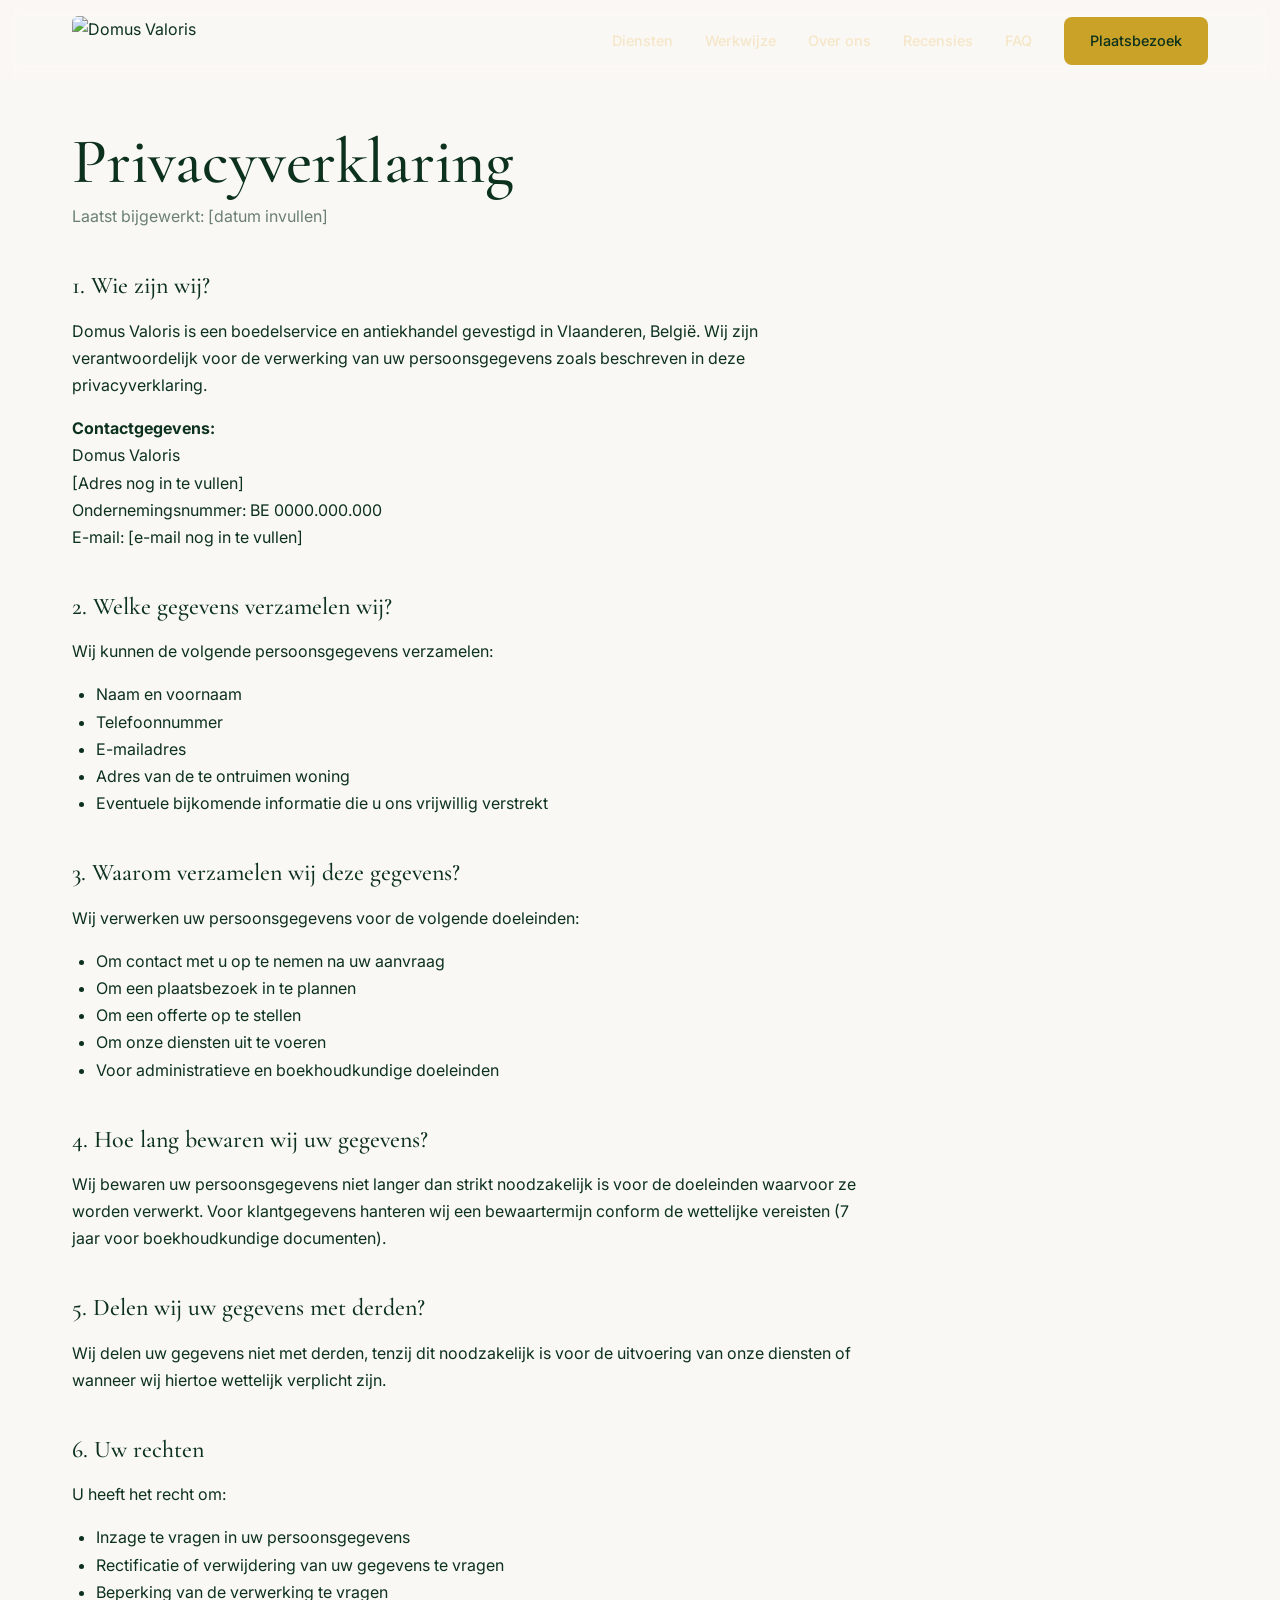
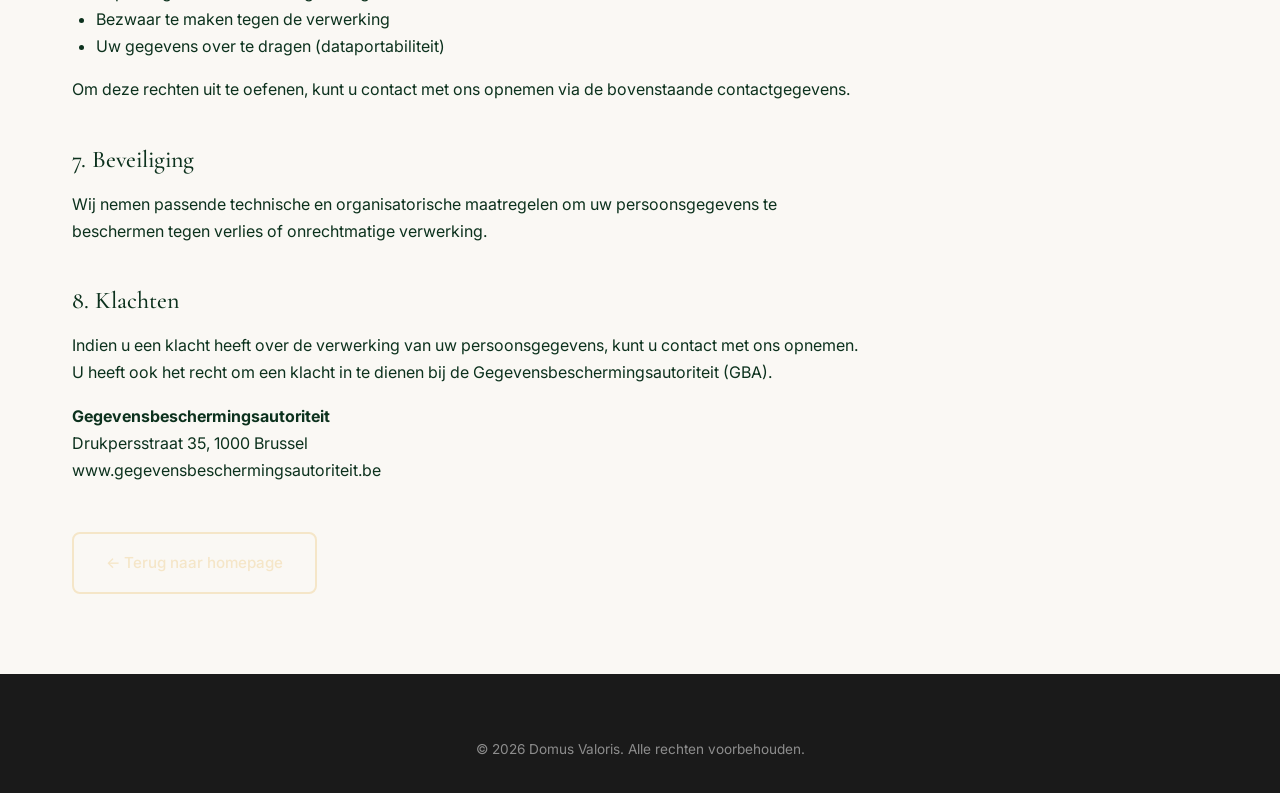
==== commit e1cf54eb: "Teksten herformuleerd: streepjes vervangen door punten en dubbele punten" ====
--- a/privacy.html
+++ b/privacy.html
@@ -120,7 +120,7 @@
     <footer class="footer">
         <div class="container">
             <div class="footer-bottom" style="border-top: none; padding-top: 0;">
-                <p>© 2026 Domus Valoris - Boedelservice & Antiek. Alle rechten voorbehouden.</p>
+                <p>© 2026 Domus Valoris. Alle rechten voorbehouden.</p>
             </div>
         </div>
     </footer>
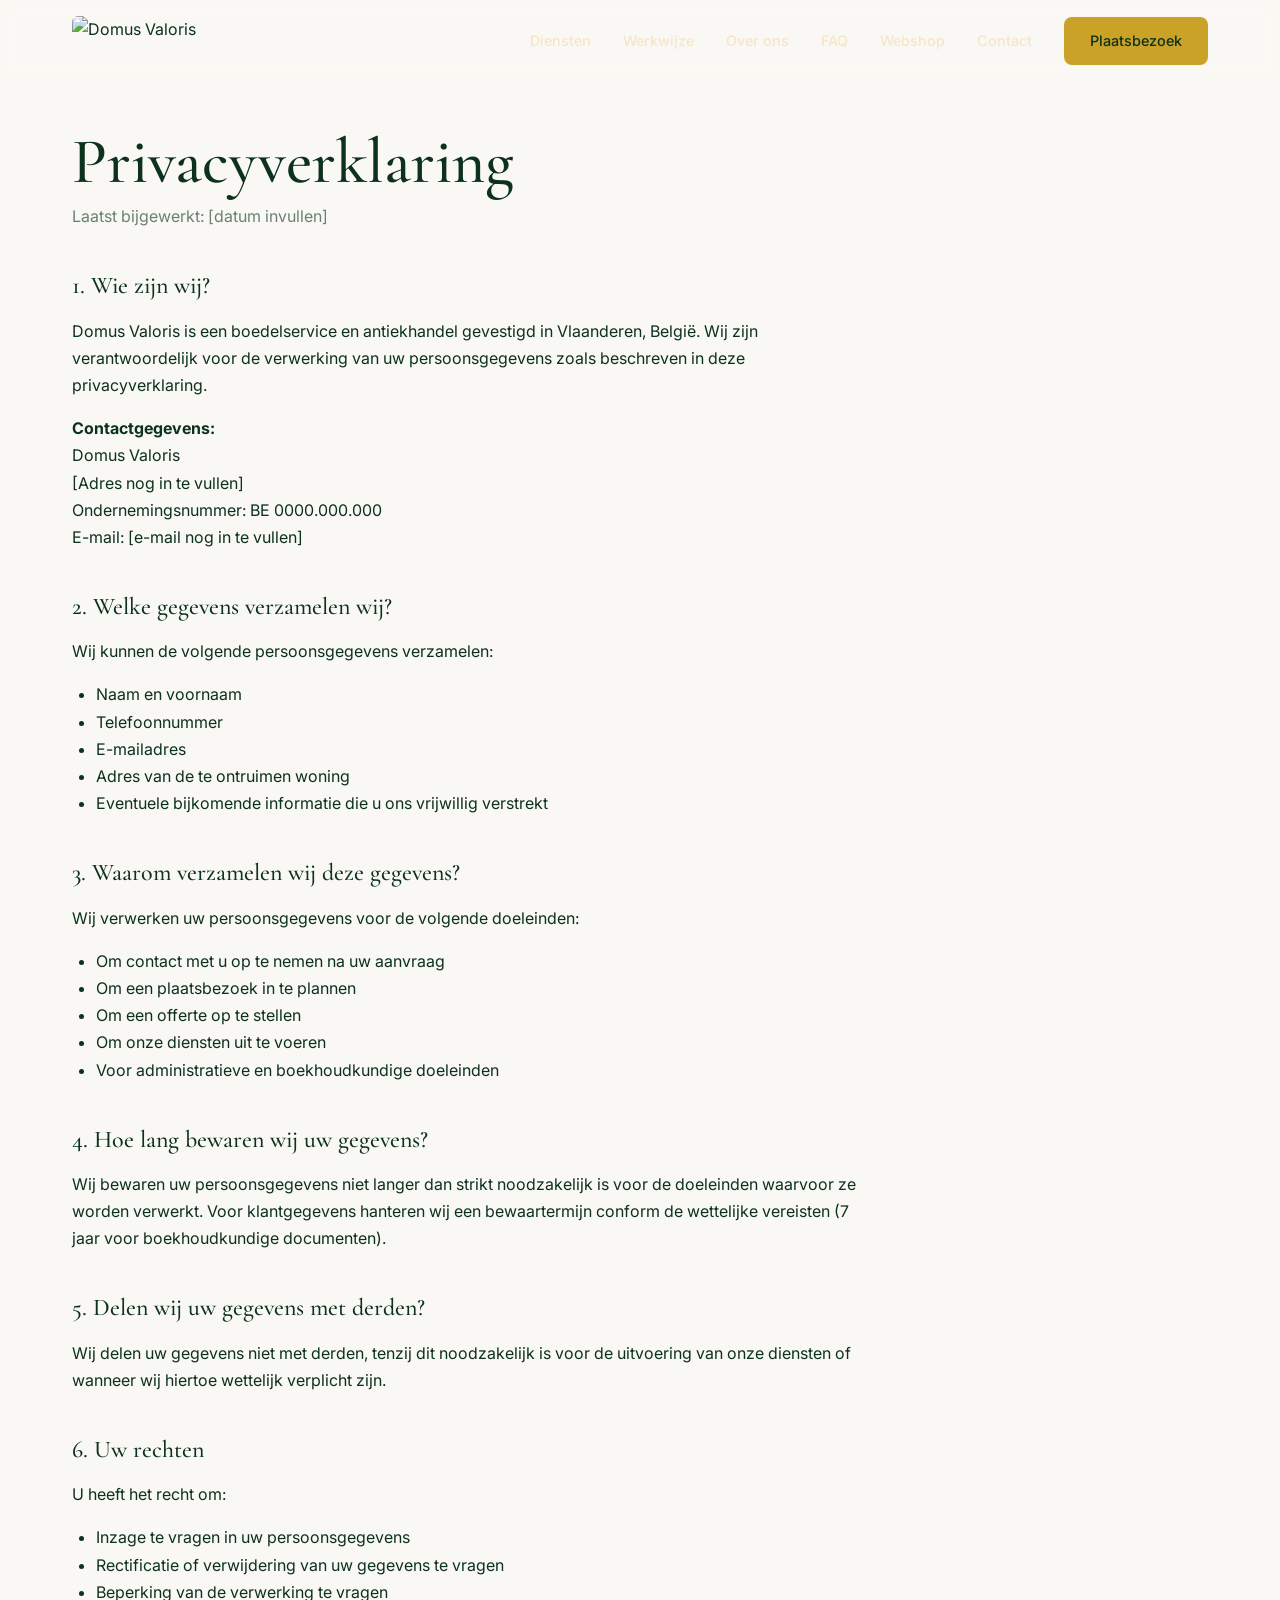
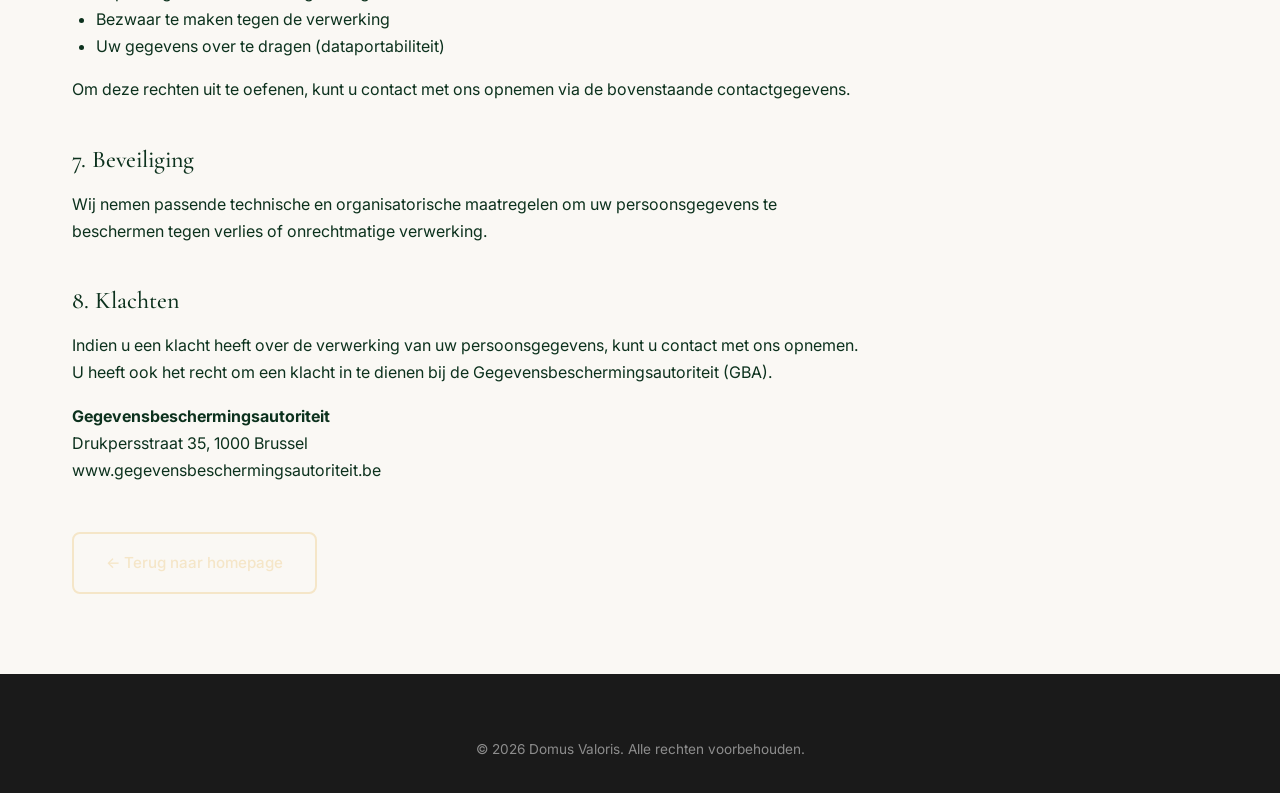
==== commit 5969dd38: "Groene navbar op alle pagina's, navigatie consistent gemaakt" ====
--- a/privacy.html
+++ b/privacy.html
@@ -11,7 +11,7 @@
 </head>
 <body>
     <!-- Navigation -->
-    <nav class="navbar">
+    <nav class="navbar scrolled">
         <div class="nav-container">
             <a href="index.html" class="logo">
                 <img src="https://domusvaloris.lovable.app/assets/logo-VT3PNNm4.png" alt="Domus Valoris" class="logo-image" style="height: 50px;">
@@ -25,8 +25,9 @@
                 <li><a href="index.html#diensten">Diensten</a></li>
                 <li><a href="index.html#werkwijze">Werkwijze</a></li>
                 <li><a href="index.html#over">Over ons</a></li>
-                <li><a href="index.html#recensies">Recensies</a></li>
                 <li><a href="index.html#faq">FAQ</a></li>
+                <li><a href="webshop.html">Webshop</a></li>
+                <li><a href="index.html#contact">Contact</a></li>
                 <li><a href="index.html#contact" class="btn btn-nav">Plaatsbezoek</a></li>
             </ul>
         </div>
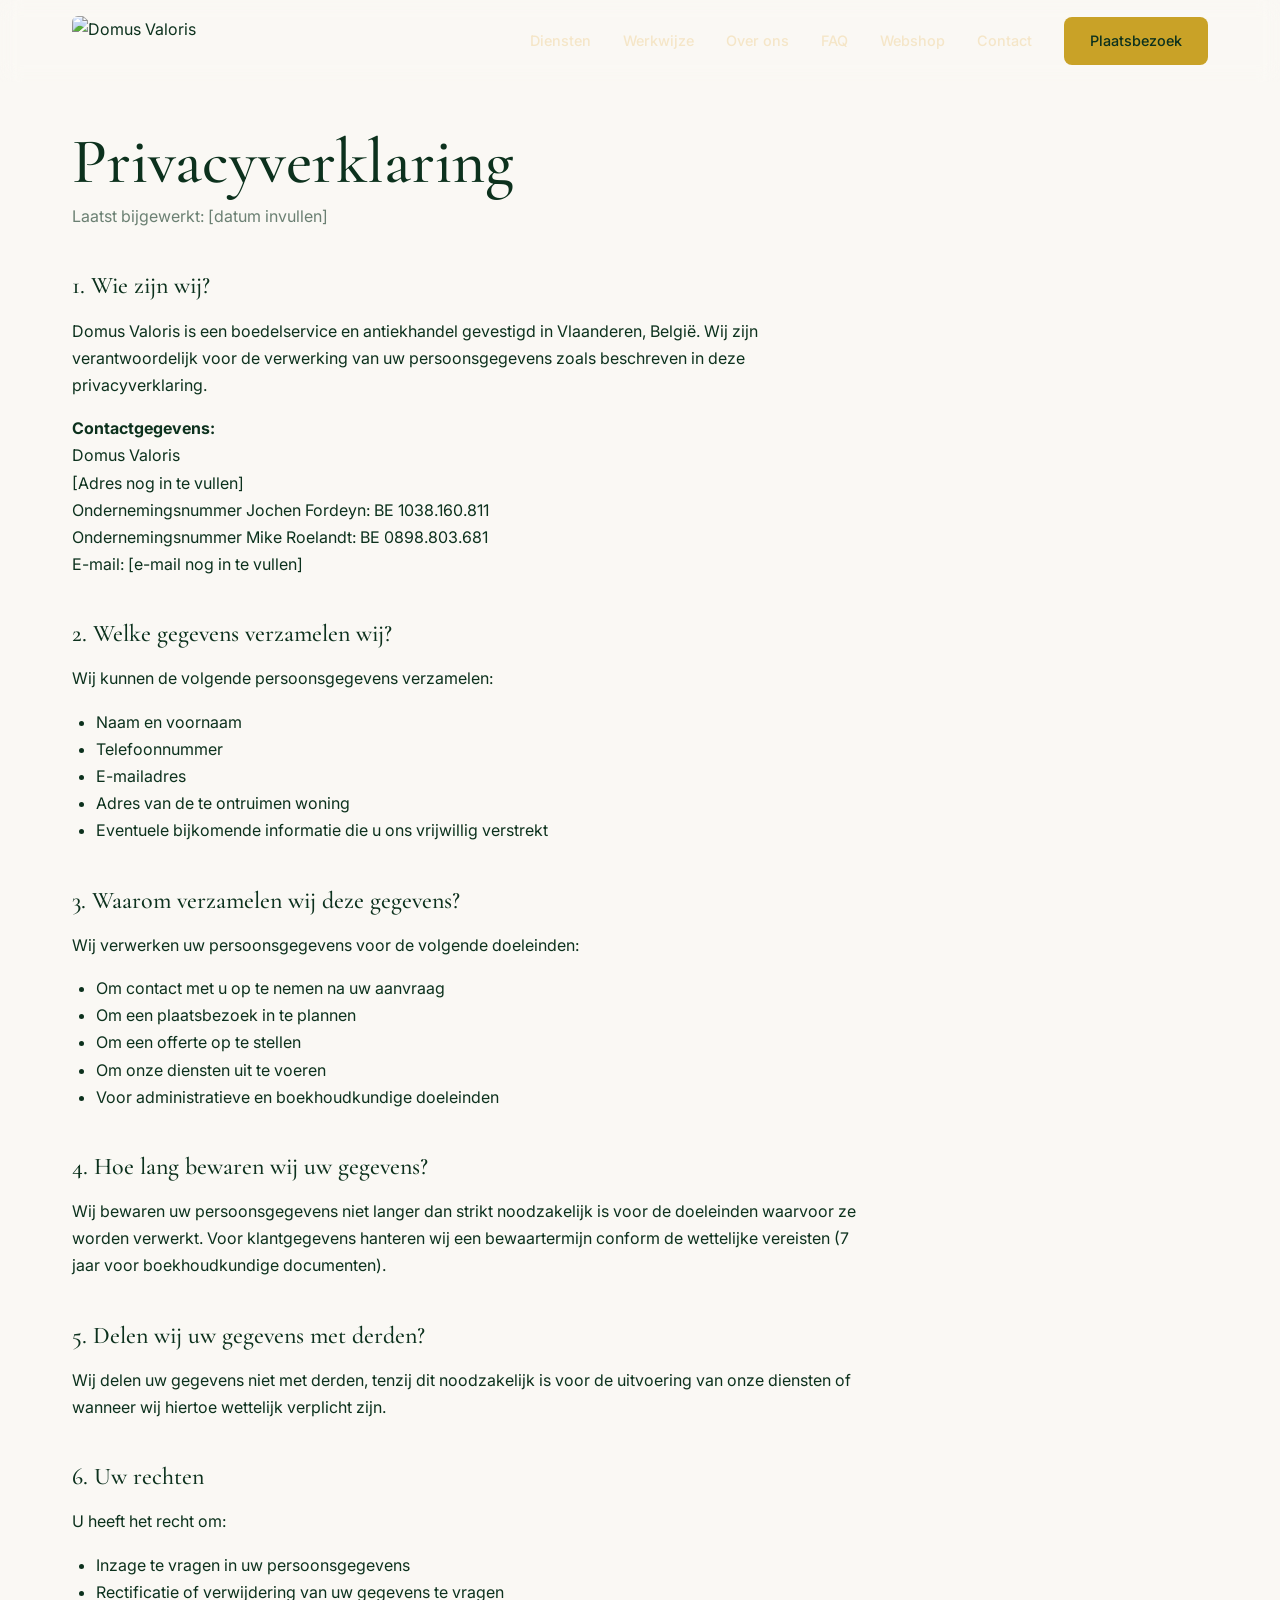
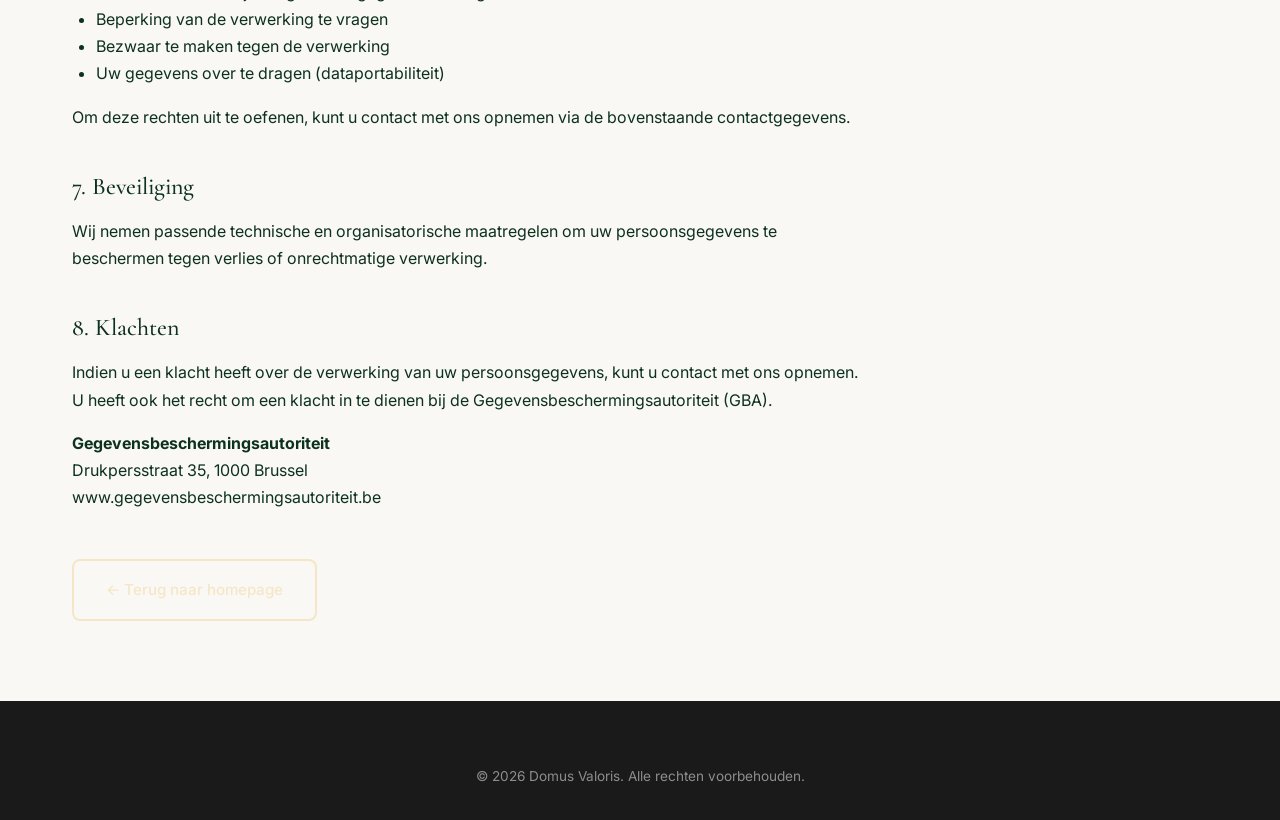
==== commit f07fd2c6: "Ondernemingsnummers toegevoegd: Jochen BE 1038.160.811, Mike BE 0898.803.681" ====
--- a/privacy.html
+++ b/privacy.html
@@ -46,7 +46,8 @@
                     <p style="margin-top: 16px;"><strong>Contactgegevens:</strong><br>
                     Domus Valoris<br>
                     [Adres nog in te vullen]<br>
-                    Ondernemingsnummer: BE 0000.000.000<br>
+                    Ondernemingsnummer Jochen Fordeyn: BE 1038.160.811<br>
+                    Ondernemingsnummer Mike Roelandt: BE 0898.803.681<br>
                     E-mail: [e-mail nog in te vullen]</p>
                 </section>
 
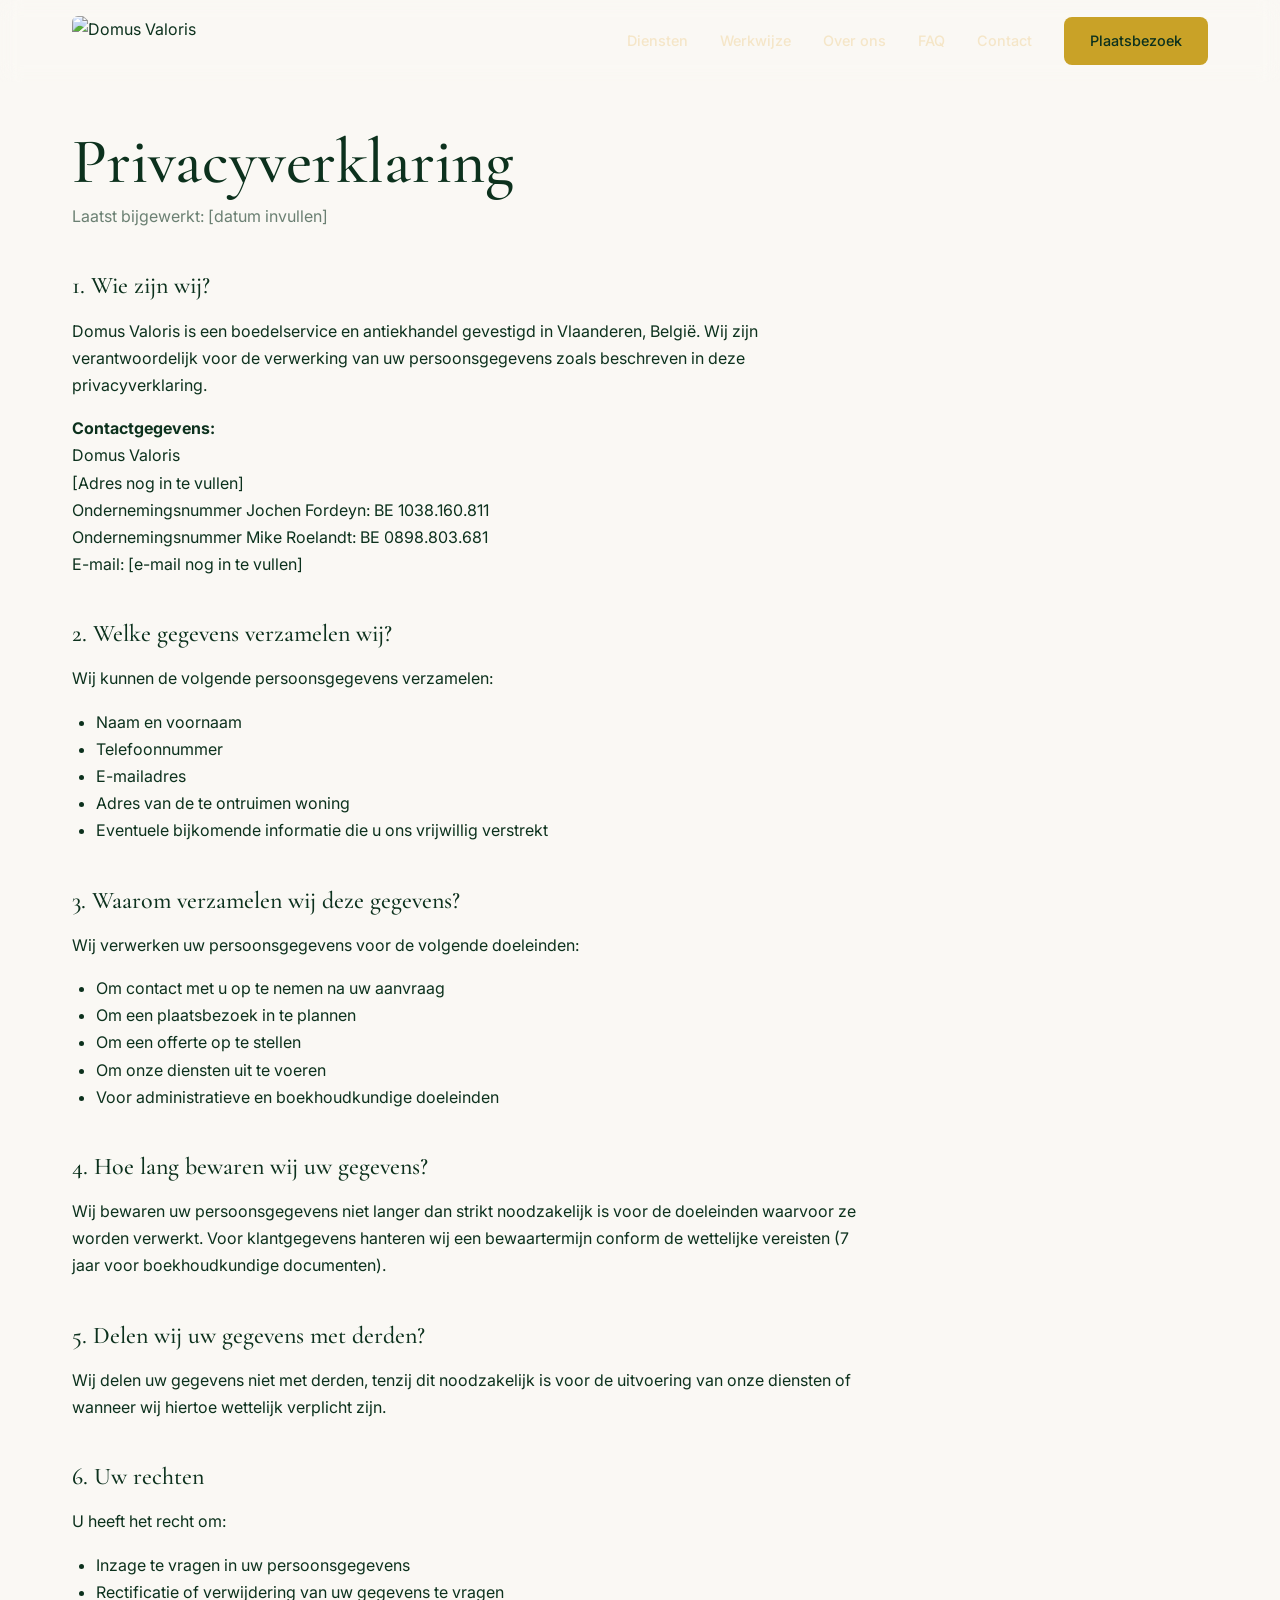
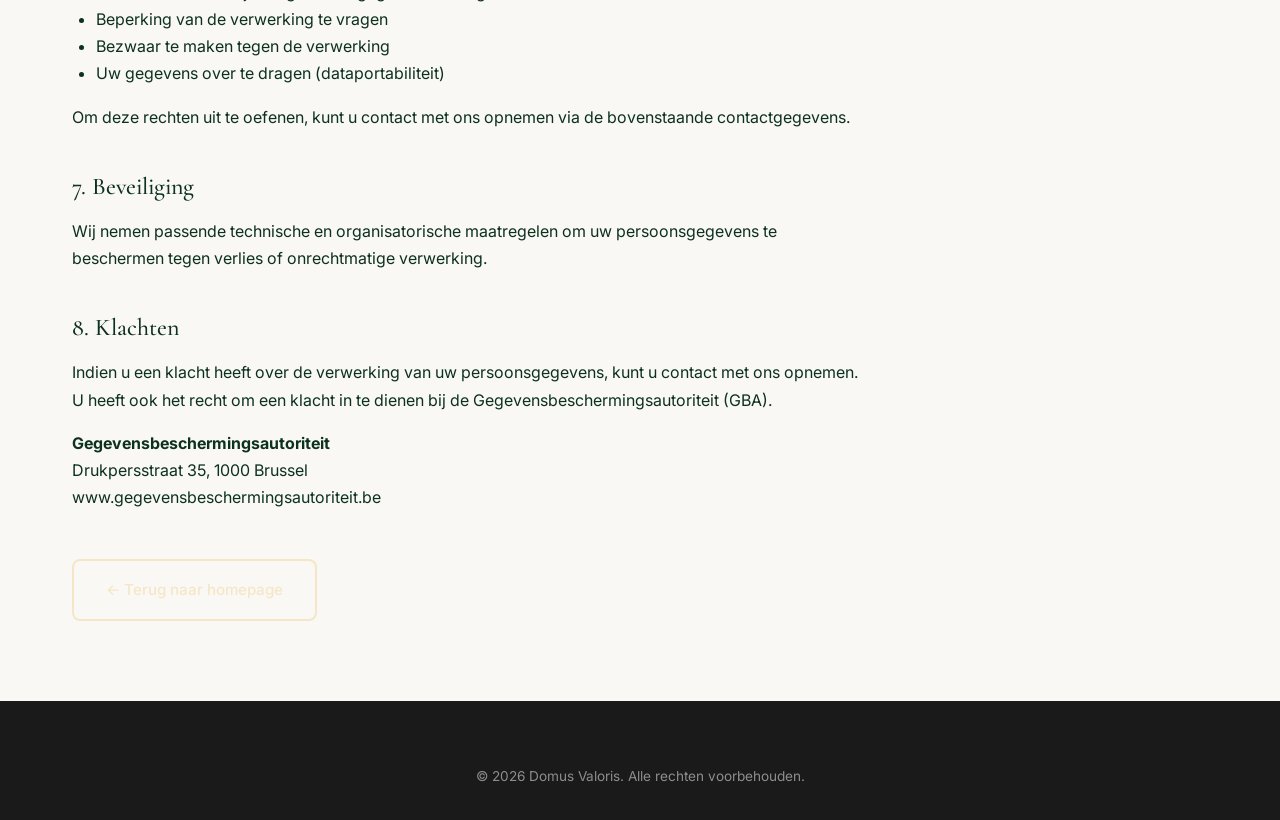
==== commit cfda788a: "Verwijder webshop pagina en links uit navigatie" ====
--- a/privacy.html
+++ b/privacy.html
@@ -4,6 +4,15 @@
     <meta charset="UTF-8">
     <meta name="viewport" content="width=device-width, initial-scale=1.0">
     <title>Privacyverklaring | Domus Valoris</title>
+    <meta name="description" content="Privacyverklaring van Domus Valoris - Boedelservice & Antiek.">
+    
+    <!-- Open Graph / Social Media Meta Tags -->
+    <meta property="og:type" content="website">
+    <meta property="og:url" content="https://domusvaloris.be/privacy.html">
+    <meta property="og:title" content="Privacyverklaring | Domus Valoris">
+    <meta property="og:description" content="Privacyverklaring van Domus Valoris - Boedelservice & Antiek.">
+    <meta property="og:image" content="https://domusvaloris.be/assets/logo.png">
+    
     <link rel="stylesheet" href="css/styles.css">
     <link rel="preconnect" href="https://fonts.googleapis.com">
     <link rel="preconnect" href="https://fonts.gstatic.com" crossorigin>
@@ -26,7 +35,6 @@
                 <li><a href="index.html#werkwijze">Werkwijze</a></li>
                 <li><a href="index.html#over">Over ons</a></li>
                 <li><a href="index.html#faq">FAQ</a></li>
-                <li><a href="webshop.html">Webshop</a></li>
                 <li><a href="index.html#contact">Contact</a></li>
                 <li><a href="index.html#contact" class="btn btn-nav">Plaatsbezoek</a></li>
             </ul>
--- a/css/styles.css
+++ b/css/styles.css
@@ -914,6 +914,60 @@
     color: var(--color-secondary);
 }
 
+/* Footer owners styling */
+.footer-owners {
+    display: grid;
+    grid-template-columns: 1fr 1fr;
+    gap: var(--spacing-md);
+    margin-bottom: var(--spacing-sm);
+}
+
+.footer-owner {
+    font-size: 0.85rem;
+    line-height: 1.6;
+    color: rgba(255, 255, 255, 0.7);
+    white-space: nowrap;
+}
+
+.footer-owner strong {
+    color: white;
+    font-weight: 500;
+    display: block;
+    margin-bottom: 0.25rem;
+}
+
+.footer-owner a {
+    color: rgba(255, 255, 255, 0.7);
+    display: block;
+}
+
+.footer-owner a:hover {
+    color: var(--color-secondary);
+}
+
+.owner-vat {
+    font-size: 0.75rem;
+    color: rgba(255, 255, 255, 0.5);
+    display: block;
+    margin-top: 0.25rem;
+}
+
+.footer-general {
+    font-size: 0.85rem;
+    line-height: 1.8;
+    color: rgba(255, 255, 255, 0.7);
+    margin-top: var(--spacing-sm);
+}
+
+.footer-general a {
+    color: rgba(255, 255, 255, 0.7);
+    display: block;
+}
+
+.footer-general a:hover {
+    color: var(--color-secondary);
+}
+
 .footer-bottom {
     padding-top: var(--spacing-md);
     text-align: center;
@@ -956,11 +1010,6 @@
     
     .verwachtingen-grid {
         grid-template-columns: 1fr;
-    }
-    
-    .footer-grid {
-        grid-template-columns: 1fr;
-        text-align: center;
     }
     
     .kernwaarden-grid {
@@ -1076,7 +1125,7 @@
     width: 480px;
     height: 480px;
     object-fit: contain;
-    padding: 30px;
+    padding: 0;
     border-radius: 50%;
 }
 
@@ -1157,6 +1206,7 @@
 .hero .contact-item a {
     color: var(--color-cream-light);
     text-decoration: none;
+    white-space: nowrap;
 }
 
 .hero .contact-item a:hover {
@@ -2073,6 +2123,7 @@
 .contact-detail a {
     color: var(--color-cream-light);
     text-decoration: none;
+    white-space: nowrap;
 }
 
 .contact-detail a:hover {
@@ -2241,11 +2292,6 @@
     
     .verwachtingen-grid {
         grid-template-columns: 1fr;
-    }
-    
-    .footer-grid {
-        grid-template-columns: 1fr;
-        text-align: center;
     }
     
     .kernwaarden-grid {
@@ -2462,10 +2508,30 @@
         padding: var(--spacing-md) 0;
     }
     
+    .footer-grid {
+        grid-template-columns: 1fr;
+        text-align: center;
+        gap: var(--spacing-md);
+    }
+    
     .footer-logo {
         height: 60px;
         margin: 0 auto var(--spacing-sm);
         display: block;
+    }
+    
+    .footer-owners {
+        grid-template-columns: 1fr 1fr;
+        justify-content: center;
+        gap: var(--spacing-md);
+    }
+    
+    .footer-owner {
+        text-align: center;
+    }
+    
+    .footer-general {
+        text-align: center;
     }
 }
 
@@ -2478,8 +2544,7 @@
     }
     
     .hero-logo img {
-        height: 200px;
-        padding: 18px;
+        padding: 0;
     }
     
     .hero h1 {
@@ -2526,10 +2591,6 @@
 
 /* Tablet landscape */
 @media (min-width: 769px) and (max-width: 1024px) {
-    .hero-logo img {
-        height: 200px;
-    }
-    
     .features-grid {
         grid-template-columns: repeat(2, 1fr);
     }
@@ -2777,7 +2838,7 @@
     .logo-circle img {
         width: 240px !important;
         height: 240px !important;
-        padding: 20px;
+        padding: 0;
         object-fit: contain;
     }
     
@@ -2976,7 +3037,7 @@
     .logo-circle img {
         width: 200px !important;
         height: 200px !important;
-        padding: 18px;
+        padding: 0;
         object-fit: contain;
     }
     
@@ -3024,7 +3085,7 @@
     .logo-circle img {
         width: 300px !important;
         height: 300px !important;
-        padding: 20px;
+        padding: 0;
         object-fit: contain;
     }
     
